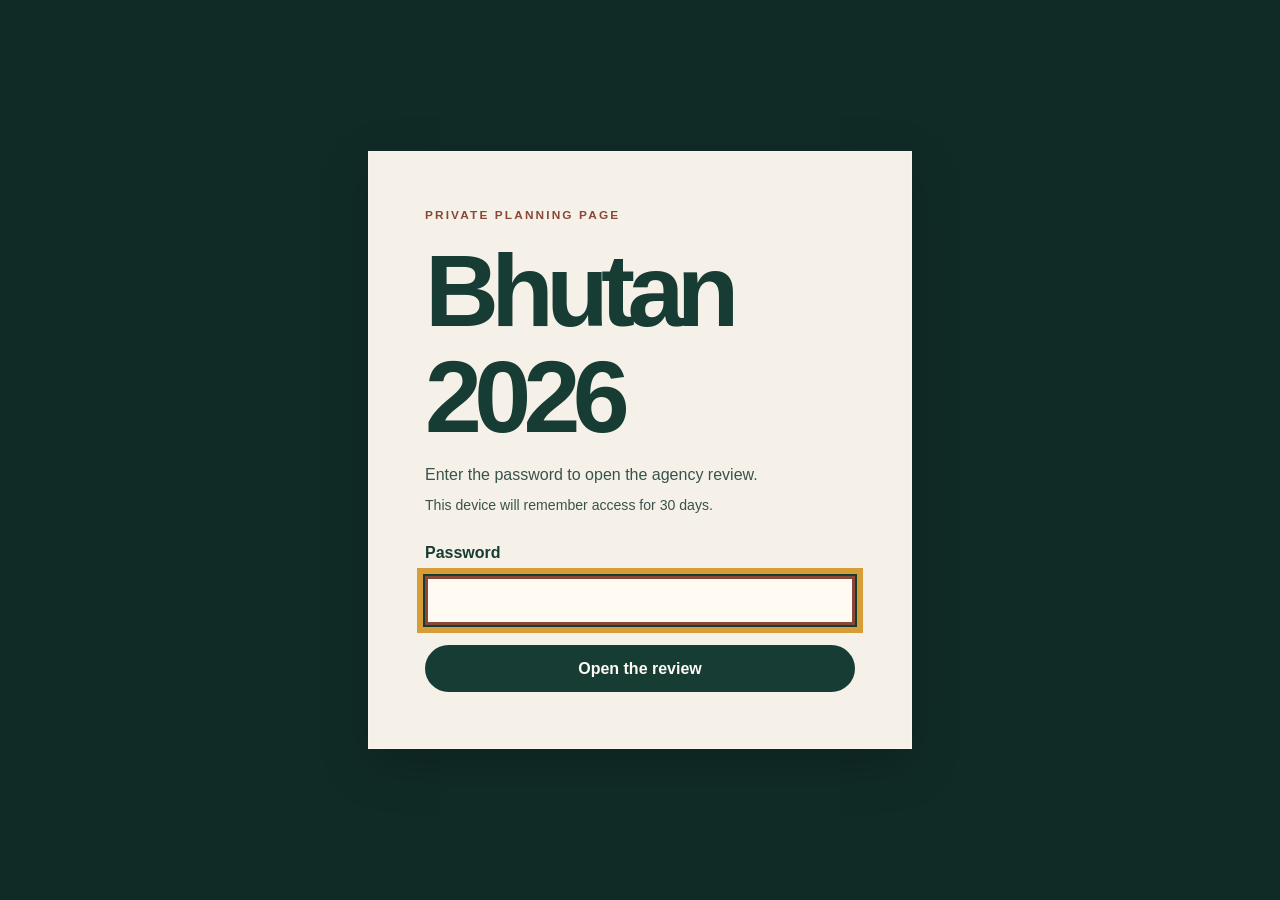
==== agencies.html @ 2736bfab "Clarify Bhutan route pricing and SDF" ====
<!doctype html>
<html lang="en">
  <head>
    <meta charset="UTF-8" />
    <meta name="viewport" content="width=device-width, initial-scale=1" />
    <meta
      name="description"
      content="A careful review of Bhutan tour operators and public travel reviews for a November 2026 festival journey."
    />
    <title>Bhutan 2026 | Agency Reviews</title>
    <link rel="icon" href="assets/favicon.svg" type="image/svg+xml" />
    <link rel="stylesheet" href="styles.css?v=20260819-10" />
    <script defer src="app.js?v=20260819-9"></script>
  </head>
  <body class="agency-page">
    <div class="access-gate" id="access-gate">
      <div class="access-card">
        <p class="eyebrow">Private planning page</p>
        <h1>Bhutan 2026</h1>
        <p>Enter the password to open the agency review.</p>
        <p class="access-note">This device will remember access for 30 days.</p>
        <form id="access-form">
          <label for="access-password">Password</label>
          <input id="access-password" type="password" inputmode="numeric" autocomplete="off" maxlength="6" required />
          <button class="button button-dark" type="submit">Open the review</button>
          <p class="access-message" id="access-message" role="alert" hidden>That password was not quite right. Try again.</p>
        </form>
      </div>
    </div>

    <div id="site-shell" hidden>
      <a class="skip-link" href="#main-content">Skip to the agency review</a>

      <header class="site-header" id="top">
        <div class="container header-inner">
          <a class="wordmark" href="index.html#top" aria-label="Bhutan 2026 home">
            <span class="wordmark-mark">B</span>
            <span>
              <span class="wordmark-title">Bhutan 2026</span>
              <span class="wordmark-subtitle">A birthday journey brief</span>
            </span>
          </a>
          <nav class="primary-nav" aria-label="Journey pages">
            <a href="index.html#routes">Route options</a>
            <a href="flights.html">Flights from KIX</a>
            <a href="agencies.html" aria-current="page">Agency reviews</a>
          </nav>
        </div>
      </header>

      <main id="main-content">
        <section class="agency-hero" aria-labelledby="agency-title">
          <div class="container agency-hero-content">
            <div>
              <p class="eyebrow eyebrow-light">Agency review · checked 19 August 2026</p>
              <h1 id="agency-title">Who might actually make this journey work?</h1>
              <p class="agency-hero-deck">We are not choosing an agency from a leaderboard. We are choosing a Bhutan route first, then looking for an operator who can listen carefully, customise it honestly and keep 26 November from becoming a heroic day in a vehicle.</p>
            </div>
            <div class="agency-hero-note">
              <p class="eyebrow eyebrow-light">What this page is for</p>
              <p>Public reviews can show patterns in communication, guides, flexibility and care. They cannot prove that a particular festival itinerary, birthday meal or homestay is available for our dates. The reply to our brief will still have the final word.</p>
            </div>
          </div>
        </section>

        <section class="section section-paper" aria-labelledby="method-title">
          <div class="container agency-method">
            <div>
              <p class="eyebrow">Read the signal properly</p>
              <h2 id="method-title">Stars are a clue. Details are the useful bit.</h2>
            </div>
            <ol class="agency-method-list">
              <li><strong>Review sentiment</strong><span>How people describe responsiveness, guides, drivers, flexibility and warmth over time.</span></li>
              <li><strong>Official listing</strong><span>Whether the operator appears in Bhutan’s Department of Tourism directory. Registration is not a quality guarantee.</span></li>
              <li><strong>Fit for our brief</strong><span>Whether the operator can answer the real questions: festival timing, a named host, a birthday without a long transfer and a transparent quote.</span></li>
            </ol>
          </div>
        </section>

        <section class="section section-sage agency-reading" id="read-first" aria-labelledby="read-first-title">
          <div class="container">
            <div class="section-heading">
              <div>
                <p class="eyebrow">The four agencies in conversation</p>
                <h2 id="read-first-title">Compare the proposals before the reviews.</h2>
              </div>
              <p class="section-heading-note">These are the four companies that have supplied or discussed a route with us. Public reviews help test their service claims; they do not replace the proposal in front of us.</p>
            </div>
            <ol class="agency-reading-list">
              <li class="agency-priority">
                <div><span class="agency-reading-number">01</span><strong>Excursion to Himalayas</strong></div>
                <p><strong>Focus first · most responsive so far.</strong> It has supplied a dated nine-day plan and clear inclusions. The document names a 26 November “Jambay Lhakhang Drup Festival”; that event label conflicts with the official 2026 calendar, so the exact festival needs clarification before we treat it as secured.</p>
                <a class="text-link" href="#company-1">Compare evidence</a>
              </li>
              <li class="agency-secondary">
                <div><span class="agency-reading-number">02</span><strong>Bhutan Travel Bureau</strong></div>
                <p><strong>Established public track record; current reply still needs work.</strong> Its ten-day outline is customisable, but Day 5 falls after both festival windows when arrival is 23 November.</p>
                <a class="text-link" href="#company-2">Compare evidence</a>
              </li>
              <li class="agency-secondary">
                <div><span class="agency-reading-number">03</span><strong>Go Bhutan Tours</strong></div>
                <p><strong>Keep in view, but no trip to compare yet.</strong> The latest document contains an initial sales reply only, with no route and no quote.</p>
                <a class="text-link" href="#company-3">Compare evidence</a>
              </li>
              <li class="agency-priority">
                <div><span class="agency-reading-number">04</span><strong>Bhutan Mystical Tours &amp; Adventures</strong></div>
                <p><strong>Focus first · most distinctive invitation.</strong> Its dated nine-day proposal protects the festival and birthday, with a family dinner. That is a hosted meal rather than a confirmed homestay, and the price basis needs clarification.</p>
                <a class="text-link" href="#company-4">Compare evidence</a>
              </li>
            </ol>
          </div>
        </section>

        <section class="section section-paper" id="current-agencies" aria-labelledby="current-title">
          <div class="container">
            <div class="section-heading">
              <div>
                <p class="eyebrow">The current four</p>
                <h2 id="current-title">What the public evidence says so far.</h2>
              </div>
              <p class="section-heading-note">The supplied proposals and the independent review footprint are shown separately. A promising itinerary is not the same thing as a proven delivery pattern.</p>
            </div>

            <div class="agency-list">
              <article class="agency-row agency-priority" id="company-1">
                <div class="agency-row-label">
                  <p class="option-label">Focus first · Company #1</p>
                  <h3>Excursion to Himalayas</h3>
                  <p class="agency-signal">Positive, with a useful but mid-sized review footprint</p>
                  <p class="agency-meta">Tripadvisor snapshot: 4.9/5 · 45 reviews<br />Department of Tourism listing: licensed 2008</p>
                </div>
                <div class="agency-row-body">
                  <p><strong>Overall review tone:</strong> warm, patient and practically supportive. Travellers repeatedly value the guides and drivers as people, not merely as efficient logistics. The latest nine-day proposal is the most detailed response so far and keeps 26 November in Bumthang.</p>
                  <div class="agency-evidence"><strong>Current proposal:</strong> 23 November–1 December; Thimphu on the 24th, Bumthang flight on the 25th, a festival and birthday day on the 26th, then Bumthang → Paro by flight and a 4–5 hour road transfer to Punakha on the 27th. The proposal calls 26 November “Jambay Lhakhang Drup Festival”; the official calendar instead lists Jambay Drup in October, Singye Cham on 24 November and Nalakhar on 24–26 November.</div>
                  <details class="agency-details">
                    <summary>Read the useful review and the questions it leaves</summary>
                    <div class="agency-detail-grid">
                      <div>
                        <h4>Worth reading</h4>
                        <p><a class="text-link" href="https://www.tripadvisor.com/Attraction_Review-g293845-d15291795-Reviews-Excursion_to_Himalayas-Thimphu_Thimphu_District.html" target="_blank" rel="noopener noreferrer">A detailed review from an experienced couple in their late sixties</a> describes professionalism, humour, flexibility and care, while still giving them space during cultural visits. That human balance is useful evidence, although it tells us less about a festival-heavy Central Bhutan route.</p>
                      </div>
                      <div>
                        <h4>For our brief</h4>
                        <p>Ask for a revised route that keeps 26 November in one place, names the community or craft host, and explains whether any hands-on activity is genuinely available.</p>
                        <p class="agency-links"><a class="text-link" href="https://services.bhutan.travel/search/tour-operator/excursion-to-himalayas" target="_blank" rel="noopener noreferrer">Official listing</a><a class="text-link" href="https://www.tripadvisor.com/Attraction_Review-g293845-d15291795-Reviews-Excursion_to_Himalayas-Thimphu_Thimphu_District.html" target="_blank" rel="noopener noreferrer">Read reviews</a><a class="text-link" href="https://tourbhutan.travel/" target="_blank" rel="noopener noreferrer">Operator site</a></p>
                      </div>
                    </div>
                  </details>
                </div>
              </article>

              <article class="agency-row agency-secondary" id="company-2">
                <div class="agency-row-label">
                  <p class="option-label">Needs dated revision · Company #2</p>
                  <h3>Bhutan Travel Bureau</h3>
                  <p class="agency-signal">Strongly positive, with the strongest detailed footprint of the current four</p>
                  <p class="agency-meta">Tripadvisor snapshot: 5.0/5 · 149 reviews · Travellers’ Choice 2026<br />Department of Tourism listing: licensed 1991</p>
                </div>
                <div class="agency-row-body">
                  <p><strong>Overall review tone:</strong> consistently organised, attentive and adaptable, with the strongest detailed independent footprint of the four. Reviews cover longer journeys and repeatedly describe calm handling when weather, roads, health or interests change.</p>
                  <div class="agency-evidence"><strong>Useful signal:</strong> it looks capable of handling a complicated Central Bhutan brief; the festival-day alignment and quote still need a clean answer.</div>
                  <details class="agency-details">
                    <summary>Read the useful reviews and the questions they leave</summary>
                    <div class="agency-detail-grid">
                      <div>
                        <h4>Worth reading</h4>
                        <p><a class="text-link" href="https://www.tripadvisor.com/Attraction_Review-g293845-d12362857-Reviews-or10-Bhutan_Travel_Bureau-Thimphu_Thimphu_District.html" target="_blank" rel="noopener noreferrer">An eight-day review is especially candid</a> about landslides, route changes, a rewarding Haa homestay and disappointing toned-down restaurant food. <a class="text-link" href="https://www.tripadvisor.com/Attraction_Review-g293845-d12362857-Reviews-Bhutan_Travel_Bureau-Thimphu_Thimphu_District.html" target="_blank" rel="noopener noreferrer">A longer Central Bhutan review</a> is valuable for its description of daily check-ins, safe driving, birdwatching stops and a guide who listened for interests mentioned only in passing.</p>
                      </div>
                      <div>
                        <h4>For our brief</h4>
                        <p>Ask them to reconcile the proposed festival dates with the actual arrival date, and to show how Bumthang can remain the birthday centre without scattering the stay across too many bases.</p>
                        <p class="agency-links"><a class="text-link" href="https://services.bhutan.travel/search/tour-operator/bhutan-travel-bureau" target="_blank" rel="noopener noreferrer">Official listing</a><a class="text-link" href="https://www.tripadvisor.com/Attraction_Review-g293845-d12362857-Reviews-Bhutan_Travel_Bureau-Thimphu_Thimphu_District.html" target="_blank" rel="noopener noreferrer">Read reviews</a><a class="text-link" href="https://www.btb.com.bt/" target="_blank" rel="noopener noreferrer">Operator site</a></p>
                      </div>
                    </div>
                  </details>
                </div>
              </article>

              <article class="agency-row agency-secondary" id="company-3">
                <div class="agency-row-label">
                  <p class="option-label">Initial reply only · Company #3</p>
                  <h3>Go Bhutan Tours</h3>
                  <p class="agency-signal">Positive, but with a smaller and less current independent footprint</p>
                  <p class="agency-meta">Tripadvisor snapshot: 5.0/5 · 25 reviews<br />Operator site self-reports 4.9/5 from 312 verified reviews</p>
                </div>
                <div class="agency-row-body">
                  <p><strong>Overall review tone:</strong> personal, flexible and warmly hosted. The independent reviews are unusually specific about custom pacing, local food, homestays and guide relationships, but the latest document contains only an initial sales reply.</p>
                  <div class="agency-evidence"><strong>Current status:</strong> no itinerary or quotation has been supplied, so there is not yet a proposal to compare with Companies #1 and #4.</div>
                  <details class="agency-details">
                    <summary>Read the useful reviews and the questions they leave</summary>
                    <div class="agency-detail-grid">
                      <div>
                        <h4>Worth reading</h4>
                        <p><a class="text-link" href="https://www.tripadvisor.com/Attraction_Review-g293845-d17613364-Reviews-Go_Bhutan_Tours-Thimphu_Thimphu_District.html" target="_blank" rel="noopener noreferrer">The detailed review list is worth reading in full</a>: one traveller describes villages, schools, homestays, local cuisine and honest conversations; another values a clear cost breakdown and regular personal check-ins; newer reviews praise flexible planning and caring guides. The dates matter, so give recent reviews more weight.</p>
                      </div>
                      <div>
                        <h4>For our brief</h4>
                        <p>Ask who will contract and invoice the trip, how the current licence can be verified, and whether they can keep the festival and birthday day intact rather than simply offering a generic Central Bhutan package.</p>
                        <p class="agency-links"><a class="text-link" href="https://www.gobhutantours.com/about-us/" target="_blank" rel="noopener noreferrer">Operator profile</a><a class="text-link" href="https://www.gobhutantours.com/contact-us/" target="_blank" rel="noopener noreferrer">Contact and custom trips</a><a class="text-link" href="https://www.tripadvisor.com/Attraction_Review-g293845-d17613364-Reviews-Go_Bhutan_Tours-Thimphu_Thimphu_District.html" target="_blank" rel="noopener noreferrer">Read reviews</a></p>
                      </div>
                    </div>
                  </details>
                </div>
              </article>

              <article class="agency-row agency-priority" id="company-4">
                <div class="agency-row-label">
                  <p class="option-label">Focus first · Company #4</p>
                  <h3>Bhutan Mystical Tours &amp; Adventures</h3>
                  <p class="agency-signal">Interesting proposal, but public independent review evidence is currently thin</p>
                  <p class="agency-meta">Tripadvisor page checked 18 August 2026: no reviews shown<br />Department of Tourism listing: licensed 1999</p>
                </div>
                <div class="agency-row-body">
                  <p><strong>Overall review tone:</strong> not currently measurable from independent reviews. The supplied nine-day proposal is personal, date-specific and takes Bumthang seriously; the family-style birthday dinner is a hosted meal, not evidence of a confirmed overnight homestay.</p>
                  <div class="agency-evidence"><strong>Current proposal:</strong> 23 November–1 December; Bumthang on 24–26 November, followed by Phobjikha, Punakha, Thimphu and Paro. Clarify the USD 159 / USD 137 basis, final total and whether the domestic flight is extra.</div>
                  <details class="agency-details">
                    <summary>Read the evidence gap and the questions it leaves</summary>
                    <div class="agency-detail-grid">
                      <div>
                        <h4>Worth reading</h4>
                        <p><a class="text-link" href="https://www.tripadvisor.com/Attraction_Review-g293845-d21161452-Reviews-Bhutan_Mystical_Tours_Adventures-Thimphu_Thimphu_District.html" target="_blank" rel="noopener noreferrer">The direct Tripadvisor page currently shows no traveller reviews</a>. That absence is the important finding. Read the proposal itself carefully, especially the festival programme, family dinner, overnight arrangement and quote arithmetic.</p>
                      </div>
                      <div>
                        <h4>For our brief</h4>
                        <p>Ask whether the family dinner is a hosted meal or an actual homestay, who the host is, what is included in the quoted amount, and how the two Bumthang festival windows affect the dates.</p>
                        <p class="agency-links"><a class="text-link" href="https://services.bhutan.travel/search/tour-operator/bhutan-mystical-tours-adventures" target="_blank" rel="noopener noreferrer">Official listing</a><a class="text-link" href="https://www.tripadvisor.com/Attraction_Review-g293845-d21161452-Reviews-Bhutan_Mystical_Tours_Adventures-Thimphu_Thimphu_District.html" target="_blank" rel="noopener noreferrer">Review page</a><a class="text-link" href="https://bhutanmystical.com/" target="_blank" rel="noopener noreferrer">Operator site</a></p>
                      </div>
                    </div>
                  </details>
                </div>
              </article>
            </div>
          </div>
        </section>

        <section class="section section-sage" id="wider-search" aria-labelledby="wider-title">
          <div class="container">
            <div class="section-heading">
              <div>
                <p class="eyebrow">A wider search</p>
                <h2 id="wider-title">Are there any other options worth a look?</h2>
              </div>
              <p class="section-heading-note">This is a bounded screen of the Department of Tourism directory plus public review pages. There may be no need to add anyone; this simply checks whether another option deserves a closer look before we decide who to contact.</p>
            </div>

            <div class="agency-list">
              <article class="agency-row agency-alternative">
                <div class="agency-row-label">
                  <p class="option-label">Alternative to consider</p>
                  <h3>Book Bhutan Tour</h3>
                  <p class="agency-signal">Strongest extra candidate for a responsive, warm custom brief</p>
                  <p class="agency-meta">Tripadvisor snapshot: 5.0/5 · 185 reviews · Travellers’ Choice 2026<br />Department of Tourism listing: licensed 2015</p>
                  <p class="agency-site-link"><a class="text-link" href="http://www.bookbhutantour.com/" target="_blank" rel="noopener noreferrer">Visit Book Bhutan Tour’s website</a></p>
                </div>
                <div class="agency-row-body">
                  <p>The detailed public review pattern is close to what we need: quick preparation, varied custom itineraries, capable guides and drivers, practical adjustments and genuine hospitality.</p>
                  <details class="agency-details">
                    <summary>Read the useful review and the fit check</summary>
                    <div class="agency-detail-grid">
                      <div><h4>Worth reading</h4><p>A 2026 culture-and-trek review describes answers within an hour during preparation, a varied programme, safe and capable support, and adjustments made around the traveller’s needs. Other reviews mention local cuisine, village walks and a Haa Valley homestay.</p></div>
                      <div><h4>Fit check</h4><p>Ask whether they can secure a Bumthang festival window, keep 26 November free of a long transfer, and quote for the actual 3–4 traveller group rather than a generic package.</p><p class="agency-links"><a class="text-link" href="https://services.bhutan.travel/search/tour-operator/book-bhutan-tour" target="_blank" rel="noopener noreferrer">Official listing</a><a class="text-link" href="https://www.tripadvisor.com/Attraction_Review-g293845-d12683464-Reviews-Book_Bhutan_Tour-Thimphu_Thimphu_District.html" target="_blank" rel="noopener noreferrer">Read reviews</a><a class="text-link" href="http://www.bookbhutantour.com/" target="_blank" rel="noopener noreferrer">Operator site</a></p></div>
                    </div>
                  </details>
                </div>
              </article>

              <article class="agency-row agency-alternative">
                <div class="agency-row-label">
                  <p class="option-label">Alternative to consider</p>
                  <h3>Bhutan Travel Center</h3>
                  <p class="agency-signal">Strongest extra candidate for a personal Phobjikha and slow-travel angle</p>
                  <p class="agency-meta">Tripadvisor snapshot: 5.0/5 · 405 reviews<br />Department of Tourism listing: licensed 2019</p>
                  <p class="agency-site-link"><a class="text-link" href="http://www.bhutantravelcenter.com/" target="_blank" rel="noopener noreferrer">Visit Bhutan Travel Center’s website</a></p>
                </div>
                <div class="agency-row-body">
                  <p>The public review footprint is large and unusually relevant to our interests: tailored pacing, farm or farmhouse stays, conservation landscapes, monastery time and conversations that are not just another monument stop.</p>
                  <details class="agency-details">
                    <summary>Read the useful reviews and the fit check</summary>
                    <div class="agency-detail-grid">
                      <div><h4>Worth reading</h4><p>A recent review praises an unhurried itinerary with an authentic Phobjikha farmhouse overnight. Another describes a monastery overnight, meditation, rituals and debates, alongside responsive organisation and professional guides.</p></div>
                      <div><h4>Fit check</h4><p>Ask whether they can build the Bumthang festival version as well as the Phobjikha version, and whether a named community or conservation host can be arranged rather than promised in general terms.</p><p class="agency-links"><a class="text-link" href="https://services.bhutan.travel/search/tour-operator/bhutan-travel-center" target="_blank" rel="noopener noreferrer">Official listing</a><a class="text-link" href="https://www.tripadvisor.com/Attraction_Review-g293845-d19845502-Reviews-Bhutan_Travel_Center-Thimphu_Thimphu_District.html" target="_blank" rel="noopener noreferrer">Read reviews</a><a class="text-link" href="http://www.bhutantravelcenter.com/" target="_blank" rel="noopener noreferrer">Operator site</a></p></div>
                    </div>
                  </details>
                </div>
              </article>

              <article class="agency-row agency-alternative">
                <div class="agency-row-label">
                  <p class="option-label">Alternative to consider</p>
                  <h3>Raven Tours and Treks</h3>
                  <p class="agency-signal">Promising if the human, flexible and slow-travel tone matters</p>
                  <p class="agency-meta">Tripadvisor snapshot: 4.9/5 · 700+ reviews · Travellers’ Choice 2026<br />Portal name and review-page identity should be confirmed</p>
                  <p class="agency-site-link"><a class="text-link" href="http://www.raventoursandtreks.com/" target="_blank" rel="noopener noreferrer">Visit Raven Tours and Treks’ website</a></p>
                </div>
                <div class="agency-row-body">
                  <p>A large review footprint contains unusually specific birthday and dietary-care details, with flexible guides, attentive drivers, village time and hosts who seem to have made the journey feel personal.</p>
                  <details class="agency-details">
                    <summary>Read the useful review and the fit check</summary>
                    <div class="agency-detail-grid">
                      <div><h4>Worth reading</h4><p>A birthday traveller describes a shortened custom itinerary, separate arrival arrangements, dietary needs handled carefully, flexible guide and driver support, and time with hosts at an eco-lodge and in village life.</p></div>
                      <div><h4>Fit check</h4><p>The Department of Tourism directory uses “Raven Tours and Treks”, while the review page uses “Raven Tours, Bhutan”. Confirm the contracting identity, then ask specifically for the festival route and the birthday day.</p><p class="agency-links"><a class="text-link" href="https://services.bhutan.travel/search/tour-operator/raven-tours-and-treks" target="_blank" rel="noopener noreferrer">Official listing</a><a class="text-link" href="https://www.tripadvisor.com/Attraction_Review-g293845-d9874532-Reviews-Raven_Tours_Bhutan-Thimphu_Thimphu_District.html" target="_blank" rel="noopener noreferrer">Read reviews</a><a class="text-link" href="http://www.raventoursandtreks.com/" target="_blank" rel="noopener noreferrer">Operator site</a></p></div>
                    </div>
                  </details>
                </div>
              </article>

              <article class="agency-row agency-alternative">
                <div class="agency-row-label">
                  <p class="option-label">Alternative to consider</p>
                  <h3>MyBhutan</h3>
                  <p class="agency-signal">Strong fit for personal, conservation-minded planning; likely a higher-budget conversation</p>
                  <p class="agency-meta">Tripadvisor snapshot: 5.0/5 · 151 reviews · Travellers’ Choice 2025<br />Department of Tourism listing: licensed 2019</p>
                  <p class="agency-site-link"><a class="text-link" href="http://www.mybhutantravel.bt/" target="_blank" rel="noopener noreferrer">Visit MyBhutan’s website</a></p>
                </div>
                <div class="agency-row-body">
                  <p>Its public positioning and reviews fit the sustainability, wellbeing and local-connection brief well. The likely trade-off is style and price: the operator presents itself as a responsible-luxury travel designer, not a budget comparison point.</p>
                  <details class="agency-details">
                    <summary>Read the useful reviews and the fit check</summary>
                    <div class="agency-detail-grid">
                      <div><h4>Worth reading</h4><p>A 10-day review describes Gangtey, the crane centre, villages, farmhouses, hikes and an enthusiastic local team. Another praises an initial video call, a first itinerary draft within a day and practical support when a traveller became ill.</p></div>
                      <div><h4>Fit check</h4><p>Ask for the festival route at the actual group size, and request a clear distinction between a hosted conversation, a farmhouse meal, an overnight homestay and a hotel upgrade.</p><p class="agency-links"><a class="text-link" href="https://services.bhutan.travel/search/tour-operator/mybhutan" target="_blank" rel="noopener noreferrer">Official listing</a><a class="text-link" href="https://www.tripadvisor.com/Attraction_Review-g293845-d20348638-Reviews-MyBhutan-Thimphu_Thimphu_District.html" target="_blank" rel="noopener noreferrer">Read reviews</a><a class="text-link" href="http://www.mybhutantravel.bt/" target="_blank" rel="noopener noreferrer">Operator site</a></p></div>
                    </div>
                  </details>
                </div>
              </article>

              <article class="agency-row agency-alternative">
                <div class="agency-row-label">
                  <p class="option-label">Worth a second screen</p>
                  <h3>Bhutan Acorn Tours &amp; Travel</h3>
                  <p class="agency-signal">A credible Bumthang and culture-and-trek candidate</p>
                  <p class="agency-meta">Tripadvisor snapshot: 5.0/5 · 161 reviews<br />Department of Tourism listing: licensed 2016</p>
                  <p class="agency-site-link"><a class="text-link" href="https://www.bhutan-acorn.com/" target="_blank" rel="noopener noreferrer">Visit Bhutan Acorn’s website</a></p>
                </div>
                <div class="agency-row-body">
                  <p>Its public material includes customised culture and trekking journeys, with a Bumthang Valley product that makes it worth asking about festival logistics. The first screen found fewer detailed review passages than the four candidates above.</p>
                  <details class="agency-details">
                    <summary>Read the evidence and the fit check</summary>
                    <div class="agency-detail-grid">
                      <div><h4>Worth reading</h4><p>The review page shows a strong overall signal and a licensed inbound operator profile. The useful next step is to inspect the longer culture-and-trek reviews for the same questions: response quality, guide continuity, local hosts and how changes are handled.</p></div>
                      <div><h4>Fit check</h4><p>Ask for a festival-led route that keeps 26 November in Bumthang, with a transparent quote and a clear road-versus-flight fallback.</p><p class="agency-links"><a class="text-link" href="https://services.bhutan.travel/search/tour-operator/bhutan-acorn-tours-travel" target="_blank" rel="noopener noreferrer">Official listing</a><a class="text-link" href="https://www.tripadvisor.com/Attraction_Review-g293845-d13969769-Reviews-Bhutan_Acorn_Tours_Travel-Thimphu_Thimphu_District.html" target="_blank" rel="noopener noreferrer">Read reviews</a></p></div>
                    </div>
                  </details>
                </div>
              </article>

              <article class="agency-row agency-alternative">
                <div class="agency-row-label">
                  <p class="option-label">Established benchmark</p>
                  <h3>Druk Asia</h3>
                  <p class="agency-signal">Useful specialist comparison, especially for birthday and festival handling</p>
                  <p class="agency-meta">Tripadvisor snapshot: 4.9/5 · 130+ reviews in the current public snapshot<br />Public profile presents it as a Bhutan travel specialist</p>
                  <p class="agency-site-link"><a class="text-link" href="https://www.drukasia.com/" target="_blank" rel="noopener noreferrer">Visit Druk Asia’s website</a></p>
                </div>
                <div class="agency-row-body">
                  <p>This is a useful comparison point rather than an automatic recommendation. Long reviews describe birthday groups, tailored budgets, dietary needs, flight and permit coordination, flexible guides and compassionate handling when plans or health changed.</p>
                  <details class="agency-details">
                    <summary>Read the useful reviews and the fit check</summary>
                    <div class="agency-detail-grid">
                      <div><h4>Worth reading</h4><p>A birthday-group review describes one point of contact, tailored planning and dietary details handled across a larger party. Another review describes a festival trip that was not rushed and a guide and driver who made it feel personal.</p></div>
                      <div><h4>Fit check</h4><p>Clarify whether the contracting arrangement and pricing model suit a small private group, and ask for the same Bumthang-first brief sent to the local operators.</p><p class="agency-links"><a class="text-link" href="https://www.tripadvisor.com/Attraction_Review-g293845-d17313780-Reviews-Druk_Asia_Bhutan_Travel_Specialist-Thimphu_Thimphu_District.html" target="_blank" rel="noopener noreferrer">Read reviews</a><a class="text-link" href="https://www.drukasia.com/" target="_blank" rel="noopener noreferrer">Operator site</a></p></div>
                    </div>
                  </details>
                </div>
              </article>
            </div>

            <div class="agency-screened-note">
              <p><strong>Also screened:</strong> Wind Horse Tours, Treks &amp; Expeditions is an established name in the official directory and worth a direct comparison if we want another long-running specialist. It did not produce as clear a detailed public-review signal in this first pass, so it remains a follow-up rather than a headline candidate.</p>
              <p class="agency-links"><a class="text-link" href="https://www.windhorsetours.com/home/" target="_blank" rel="noopener noreferrer">Visit Wind Horse’s website</a><a class="text-link" href="https://services.bhutan.travel/search/tour-operator/wind-horse-tours-treks-expeditions" target="_blank" rel="noopener noreferrer">Wind Horse official listing</a></p>
            </div>
          </div>
        </section>

        <section class="section section-ink" id="compare-replies" aria-labelledby="compare-replies-title">
          <div class="container agency-compare">
            <div>
              <p class="eyebrow eyebrow-light">When the replies arrive</p>
              <h2 id="compare-replies-title">The next evidence is how they answer.</h2>
              <p>Send the same one-page Bumthang brief to the agencies we still like. The useful comparison is not who says “custom”; it is who can show the shape of the days without quietly moving the birthday into a transfer.</p>
            </div>
            <ol>
              <li><strong>Festival logic</strong><span>Which festival window, which dates and what is actually confirmed?</span></li>
              <li><strong>Birthday day</strong><span>Where do we sleep on 26 November, and how much road travel happens that day?</span></li>
              <li><strong>Human detail</strong><span>Who is the named guide, host, artisan, farm or family we would meet?</span></li>
              <li><strong>Quote clarity</strong><span>What is included, what is SDF or visa, what changes between three and four travellers, and what is the fallback if a flight changes?</span></li>
            </ol>
          </div>
        </section>

        <section class="section section-paper" id="agency-sources" aria-labelledby="agency-sources-title">
          <div class="container agency-sources">
            <div>
              <p class="eyebrow">Sources and limits</p>
              <h2 id="agency-sources-title">A small evidence trail, kept readable.</h2>
              <p>Review counts and sentiment are public snapshots, not audited service measurements. Review pages can also mix different seasons, routes and traveller expectations. The Department of Tourism directory helps establish registration; it does not tell us whether an operator will answer our particular brief well.</p>
            </div>
            <div class="source-list">
              <a href="https://services.bhutan.travel/search/tour-operator" target="_blank" rel="noopener noreferrer"><strong>Bhutan Tourism Services Portal · tour-operator directory</strong><span>Official registration search used for the wider screen.</span></a>
              <a href="https://www.tripadvisor.com/" target="_blank" rel="noopener noreferrer"><strong>Tripadvisor · public review pages</strong><span>Review snapshots and long-review leads checked 18 August 2026.</span></a>
              <a href="https://bhutan.travel/visa" target="_blank" rel="noopener noreferrer"><strong>Bhutan Travel · official visa information</strong><span>Useful when a new quotation separates visa and SDF from the tour component.</span></a>
              <a href="https://bhutan.travel/festivals" target="_blank" rel="noopener noreferrer"><strong>Bhutan Travel · festivals</strong><span>Festival timing still needs reconfirmation with the operator and the official 2026 calendar.</span></a>
            </div>
            <p class="source-date">Research screen last checked: 19 August 2026. “Worth adding” means worth one careful enquiry for this brief, not objectively better.</p>
          </div>
        </section>
      </main>

      <footer class="site-footer">
        <div class="container footer-inner">
          <a class="wordmark wordmark-footer" href="index.html#top" aria-label="Return to the Bhutan 2026 home page">
            <span class="wordmark-mark">B</span>
            <span>
              <span class="wordmark-title">Bhutan 2026</span>
              <span class="wordmark-subtitle">A birthday journey brief</span>
            </span>
          </a>
          <p>Choose the journey first. Then let the operators show us what they can actually make work.</p>
        </div>
      </footer>
    </div>
  </body>
</html>
---- styles.css ----
:root {
  --ink: #172b26;
  --ink-soft: #38534a;
  --forest: #173c34;
  --forest-deep: #102b26;
  --sage: #dbe6d9;
  --sage-deep: #c3d4c2;
  --paper: #f6f1e8;
  --paper-deep: #ebe1d1;
  --terracotta: #d9b2a0;
  --terracotta-deep: #884737;
  --saffron: #d69d39;
  --white: #fffaf2;
  --muted: #617068;
  --line: rgba(23, 43, 38, 0.18);
  --line-light: rgba(255, 250, 242, 0.24);
  --place-paro: #6d4c72;
  --place-paro-bg: #eee3ef;
  --place-thimphu: #2d6a5c;
  --place-thimphu-bg: #e0eee9;
  --place-bumthang: #8b493a;
  --place-bumthang-bg: #f2ddd3;
  --place-punakha: #8f5b12;
  --place-punakha-bg: #f3e6c5;
  --place-phobjikha: #356c79;
  --place-phobjikha-bg: #dcebee;
  --font-sans: Arial, "Noto Sans TC", "Microsoft JhengHei", "Yu Gothic UI", Meiryo, sans-serif;
  --content-width: 1240px;
  --gutter: clamp(1rem, 4vw, 3rem);
}

* { box-sizing: border-box; }

html {
  scroll-behavior: smooth;
  background: var(--paper);
}

body {
  min-width: 0;
  margin: 0;
  background: var(--paper);
  color: var(--ink);
  font-family: var(--font-sans);
  font-size: 1rem;
  line-height: 1.55;
  overflow-wrap: anywhere;
}

img { display: block; max-width: 100%; height: auto; }

a { color: inherit; }

button,
textarea { font: inherit; }

button,
a { -webkit-tap-highlight-color: transparent; }

button { cursor: pointer; }

:focus-visible {
  outline: 4px solid var(--saffron);
  outline-offset: 4px;
}

.container {
  width: min(var(--content-width), calc(100% - (var(--gutter) * 2)));
  margin-inline: auto;
}

.place-name {
  color: var(--place-color, var(--ink));
  font-weight: 800;
  text-decoration-color: currentColor;
  text-decoration-line: underline;
  text-decoration-thickness: 0.12em;
  text-underline-offset: 0.12em;
}
.place-paro { --place-color: var(--place-paro); --place-bg: var(--place-paro-bg); }
.place-thimphu { --place-color: var(--place-thimphu); --place-bg: var(--place-thimphu-bg); }
.place-bumthang { --place-color: var(--place-bumthang); --place-bg: var(--place-bumthang-bg); }
.place-punakha { --place-color: var(--place-punakha); --place-bg: var(--place-punakha-bg); }
.place-phobjikha { --place-color: var(--place-phobjikha); --place-bg: var(--place-phobjikha-bg); }

.place-key {
  display: flex;
  flex-wrap: wrap;
  align-items: center;
  gap: 0.55rem 0.8rem;
  margin-block: 1.25rem 2rem;
  padding-top: 1rem;
  border-top: 1px solid var(--line);
}
.place-key-title {
  flex: 1 0 100%;
  color: var(--terracotta-deep);
  font-size: 0.73rem;
  font-weight: 900;
  letter-spacing: 0.12em;
  text-transform: uppercase;
}
.place-key-item { display: inline-flex; align-items: center; color: var(--ink-soft); font-size: 0.8rem; }
.place-key-item .place-name { display: inline-block; padding: 0.14em 0.42em; border: 1px solid currentColor; background: var(--place-bg); text-decoration: none; }

[hidden] { display: none !important; }

.access-gate {
  position: fixed;
  z-index: 100;
  inset: 0;
  display: grid;
  place-items: center;
  overflow-y: auto;
  padding: clamp(1.25rem, 5vw, 3rem);
  background: var(--forest-deep);
}

.access-card {
  width: min(34rem, calc(100vw - clamp(2.5rem, 10vw, 6rem)));
  min-width: 0;
  max-width: 100%;
  padding: clamp(1.5rem, 5vw, 3.5rem);
  border: 1px solid var(--line-light);
  background: var(--paper);
  box-shadow: 0 1rem 3rem rgba(0, 0, 0, 0.18);
}

.access-card h1 { margin-bottom: 0.75rem; color: var(--forest); }
.access-card > p:not(.eyebrow) { margin-bottom: 1.5rem; color: var(--ink-soft); }
.access-card .access-note { margin-top: -1rem; font-size: 0.88rem; }
.access-card form { display: grid; gap: 0.6rem; }
.access-card label { color: var(--forest); font-weight: 900; }
.access-card input { width: 100%; min-height: 3.1rem; padding: 0.7rem 0.85rem; border: 1px solid var(--line); background: var(--white); color: var(--ink); }
.access-card input:hover { border-color: var(--terracotta-deep); }
.access-card input:focus-visible { border-color: var(--terracotta-deep); box-shadow: inset 0 0 0 2px var(--terracotta-deep), 0 0 0 2px var(--forest), 0 0 0 7px var(--saffron); }
.access-card .button { width: 100%; margin-top: 0.65rem; }
.access-message { margin: 0.4rem 0 0; color: var(--terracotta-deep); font-weight: 800; }

.skip-link {
  position: fixed;
  z-index: 20;
  top: 0;
  left: 1rem;
  padding: 0.6rem 0.9rem;
  background: var(--saffron);
  color: var(--ink);
  transform: translateY(-140%);
}

.skip-link:focus { transform: translateY(1rem); }

.site-header {
  position: sticky;
  z-index: 10;
  top: 0;
  border-bottom: 1px solid var(--line);
  background: rgba(246, 241, 232, 0.96);
  backdrop-filter: blur(12px);
}

.header-inner,
.footer-inner {
  display: flex;
  align-items: center;
  justify-content: space-between;
  gap: 2rem;
  padding-block: 0.8rem;
}

.wordmark {
  display: inline-flex;
  align-items: center;
  gap: 0.7rem;
  color: var(--forest);
  text-decoration: none;
}

.wordmark-mark {
  display: grid;
  width: 2.15rem;
  height: 2.15rem;
  place-items: center;
  border: 1px solid currentColor;
  border-radius: 50%;
  font-weight: 900;
  font-size: 1.25rem;
}

.wordmark-title,
.wordmark-subtitle { display: block; }

.wordmark:hover .wordmark-mark,
.wordmark:focus-visible .wordmark-mark {
  border-width: 3px;
  background: var(--sage);
  box-shadow: 0 0 0 3px rgba(136, 71, 55, 0.2);
}

.wordmark-title {
  font-size: 0.95rem;
  font-weight: 900;
  letter-spacing: 0.14em;
  text-transform: uppercase;
}

.wordmark-subtitle { color: var(--muted); font-size: 0.72rem; }

.primary-nav {
  display: flex;
  flex-wrap: wrap;
  justify-content: flex-end;
  gap: 0.35rem 1.4rem;
}

.primary-nav a,
.text-link {
  color: var(--forest);
  font-weight: 800;
  text-decoration-thickness: 0.1em;
  text-underline-offset: 0.2em;
}

.primary-nav a {
  padding: 0.35rem 0.55rem;
  border: 2px solid transparent;
  font-size: 0.86rem;
  text-decoration: none;
}

.primary-nav a:hover,
.primary-nav a:focus-visible {
  border-color: var(--terracotta-deep);
  background: var(--sage);
  box-shadow: inset 0 -4px var(--terracotta-deep);
  color: var(--terracotta-deep);
}

.primary-nav a[aria-current="page"] {
  border-color: var(--forest);
  background: var(--forest);
  color: var(--white);
}

.primary-nav a[aria-current="page"]:hover,
.primary-nav a[aria-current="page"]:focus-visible {
  border-color: var(--terracotta-deep);
  background: var(--forest);
  box-shadow: inset 0 -4px var(--saffron);
  color: var(--white);
}

.text-link:hover,
.text-link:focus-visible,
.route-image figcaption a:hover,
.route-image figcaption a:focus-visible,
.photo-credit a:hover,
.photo-credit a:focus-visible,
.birthday-image figcaption a:hover,
.birthday-image figcaption a:focus-visible {
  color: var(--terracotta-deep);
  text-decoration-thickness: 0.25em;
}

.hero {
  position: relative;
  isolation: isolate;
  overflow: hidden;
  background: var(--forest-deep);
  color: var(--white);
}

.hero-image-wrap {
  position: absolute;
  z-index: -1;
  inset: 0;
}

.hero-image {
  width: 100%;
  height: 100%;
  min-height: 38rem;
  object-fit: cover;
  object-position: center;
}

.hero-shade {
  position: absolute;
  inset: 0;
  background: linear-gradient(90deg, rgba(16, 43, 38, 0.9), rgba(16, 43, 38, 0.42) 58%, rgba(16, 43, 38, 0.22));
}

.hero-content {
  display: grid;
  grid-template-columns: minmax(20rem, 1.1fr) minmax(20rem, 0.7fr);
  align-items: end;
  gap: clamp(2rem, 8vw, 8rem);
  min-height: 38rem;
  padding-block: clamp(5rem, 11vw, 9rem) clamp(3rem, 6vw, 5rem);
}

.hero-copy { max-width: 44rem; }

.eyebrow {
  margin: 0 0 0.9rem;
  color: var(--terracotta-deep);
  font-size: 0.74rem;
  font-weight: 900;
  letter-spacing: 0.18em;
  line-height: 1.25;
  text-transform: uppercase;
}

.eyebrow-light { color: #f0c875; }

h1,
h2,
h3,
h4,
p { margin-top: 0; }

h1,
h2,
h3,
h4 { color: var(--ink); line-height: 1.04; }

h1 {
  max-width: 10ch;
  margin-bottom: 1.5rem;
  color: var(--white);
  font-size: clamp(3.6rem, 8vw, 8.5rem);
  letter-spacing: -0.075em;
}

h2 {
  max-width: 15ch;
  margin-bottom: 0;
  font-size: clamp(2.7rem, 5.2vw, 5.6rem);
  letter-spacing: -0.065em;
}

h3 { margin-bottom: 0.7rem; font-size: clamp(1.45rem, 2.5vw, 2.2rem); letter-spacing: -0.035em; }
h4 { margin-bottom: 0.65rem; font-size: 0.76rem; letter-spacing: 0.13em; text-transform: uppercase; }

.hero-deck {
  max-width: 37rem;
  margin-bottom: 2rem;
  color: rgba(255, 250, 242, 0.9);
  font-size: clamp(1.1rem, 1.8vw, 1.45rem);
}

.hero-facts {
  display: grid;
  gap: 1rem;
  margin: 0;
  padding: 1.2rem 0 0;
  border-top: 1px solid var(--line-light);
}

.hero-facts div { padding-bottom: 1rem; border-bottom: 1px solid var(--line-light); }
.hero-facts dt { margin-bottom: 0.25rem; color: #f0c875; font-size: 0.74rem; font-weight: 900; letter-spacing: 0.14em; text-transform: uppercase; }
.hero-facts dd { margin: 0; color: var(--white); font-size: 1.08rem; }

.photo-credit {
  position: absolute;
  right: 1rem;
  bottom: 0.7rem;
  margin: 0;
  color: rgba(255, 250, 242, 0.84);
  font-size: 0.7rem;
}

.photo-credit a { text-underline-offset: 0.2em; }

.button {
  display: inline-flex;
  min-height: 2.9rem;
  align-items: center;
  justify-content: center;
  padding: 0.75rem 1.2rem;
  border: 1px solid transparent;
  border-radius: 999px;
  font-weight: 900;
  line-height: 1.1;
  text-align: center;
  text-decoration: none;
  transition: background-color 160ms ease, color 160ms ease, border-color 160ms ease;
}

.button:hover {
  border-color: var(--terracotta-deep);
  box-shadow: 0 0 0 3px rgba(136, 71, 55, 0.2);
  transform: translateY(-1px);
}

.button:focus-visible {
  border-color: var(--saffron);
  box-shadow: 0 0 0 2px var(--forest), 0 0 0 7px var(--saffron);
}

.button-dark { background: var(--forest); color: var(--white); }
.button-dark:hover,
.button-dark:focus-visible { background: var(--forest-deep); }
.button-light { background: var(--white); color: var(--forest); }
.button-light:hover,
.button-light:focus-visible { background: #f0c875; }
.button-outline-dark { border-color: var(--forest); background: transparent; color: var(--forest); }
.button-outline-dark:hover,
.button-outline-dark:focus-visible { background: var(--forest); color: var(--white); }

.text-button {
  padding: 0.2rem 0;
  border: 0;
  background: transparent;
  color: var(--forest);
  font-weight: 800;
  text-decoration: underline;
  text-underline-offset: 0.2em;
}

.text-button:hover,
.text-button:focus-visible {
  color: var(--terracotta-deep);
  text-decoration-thickness: 0.25em;
}

.section { padding-block: clamp(4.5rem, 9vw, 8.5rem); }
.section-paper { background: var(--paper); }
.section-sage { background: var(--sage); }
.section-ink { background: var(--forest); color: var(--white); }
.section-ink h2,
.section-ink h3,
.section-ink h4 { color: var(--white); }
.section-heading {
  display: grid;
  grid-template-columns: minmax(20rem, 1.25fr) minmax(20rem, 0.75fr);
  align-items: end;
  gap: 2rem 5rem;
  margin-bottom: clamp(2.5rem, 5vw, 4.5rem);
}

.section-heading-note { max-width: 42ch; margin: 0; color: var(--ink-soft); font-size: 1.1rem; }
.section-heading-light .section-heading-note { color: rgba(255, 250, 242, 0.78); }

.brief-layout,
.sources-layout {
  display: grid;
  grid-template-columns: minmax(20rem, 0.9fr) minmax(20rem, 1.1fr);
  gap: clamp(2rem, 8vw, 8rem);
}

.brief-list { border-top: 1px solid var(--line); }
.brief-list > div { display: grid; grid-template-columns: minmax(10rem, 0.45fr) minmax(20rem, 1fr); gap: 1.5rem; padding-block: 1.25rem; border-bottom: 1px solid var(--line); }
.brief-list strong { color: var(--terracotta-deep); font-size: 1.15rem; }
.brief-list p { margin: 0; color: var(--ink-soft); }

.day-comparison { margin-bottom: clamp(2rem, 4vw, 3.5rem); }
.day-comparison-table { width: 100%; border-collapse: collapse; table-layout: fixed; background: var(--white); }
.day-comparison-table caption { margin-bottom: 0.75rem; color: var(--ink-soft); font-size: 0.82rem; text-align: left; }
.day-comparison-table th,
.day-comparison-table td { padding: 1.1rem; border-top: 1px solid var(--line); text-align: left; vertical-align: top; }
.day-comparison-table thead th { color: var(--muted); font-size: 0.68rem; font-weight: 900; letter-spacing: 0.12em; text-transform: uppercase; }
.day-comparison-table thead th:first-child { width: 23%; }
.day-comparison-table thead th:nth-child(2) { width: 17%; }
.day-comparison-table tbody th strong,
.day-comparison-table tbody th small { display: block; }
.day-comparison-table tbody th strong { margin-top: 0.35rem; color: var(--ink); font-size: 1rem; }
.day-comparison-table tbody th small { margin-top: 0.15rem; color: var(--terracotta-deep); font-size: 0.78rem; font-weight: 800; }
.day-total { display: block; margin-bottom: 0.35rem; color: var(--terracotta-deep); font-size: 1.25rem; }
.day-comparison-table td > span { display: block; color: var(--ink-soft); font-size: 0.82rem; line-height: 1.4; }
.day-track { display: grid; min-width: 0; min-height: 4.2rem; gap: 1px; border: 1px solid var(--line); background: var(--line); }
.day-track-row { display: grid; grid-template-columns: repeat(var(--day-total), minmax(0, 1fr)); min-width: 0; min-height: 5.2rem; gap: 1px; background: var(--line); }
.day-segment { display: flex; grid-column: span var(--day-span); min-width: 0; flex-direction: column; justify-content: center; gap: 0.2rem; padding: 0.65rem 0.75rem; border-right: 1px solid rgba(16, 43, 38, 0.16); color: var(--ink); overflow-wrap: anywhere; word-break: normal; }
.day-segment:last-child { border-right: 0; }
.day-segment strong { font-size: 0.8rem; line-height: 1.15; }
.day-segment-meta { display: grid; gap: 0.08rem; }
.day-segment-meta span { color: var(--ink-soft); font-size: 0.72rem; font-weight: 800; line-height: 1.2; }
.day-segment-meta small { color: var(--terracotta-deep); font-size: 0.61rem; font-weight: 900; letter-spacing: 0.03em; line-height: 1.2; }
.day-segment-arrival { background: #e8eee4; }
.day-segment-anchor { background: #f1cb72; }
.day-segment-west { background: #e8d2c4; }
.day-segment-departure { background: #d8e2dd; }

.route-comparison,
.route-price-table,
.hotel-comparison { max-width: 100%; margin-bottom: clamp(2rem, 4vw, 3.5rem); }

.comparison-table {
  width: 100%;
  max-width: 100%;
  border-collapse: collapse;
  table-layout: fixed;
  background: var(--white);
}

.comparison-table caption {
  margin-bottom: 0.8rem;
  color: var(--ink-soft);
  font-size: 0.82rem;
  text-align: left;
}

.comparison-table th,
.comparison-table td {
  padding: 1.05rem;
  border-top: 1px solid var(--line);
  text-align: left;
  vertical-align: top;
  overflow-wrap: anywhere;
}

.comparison-table thead th {
  color: var(--muted);
  font-size: 0.68rem;
  font-weight: 900;
  letter-spacing: 0.12em;
  text-transform: uppercase;
}

.comparison-table thead th:first-child { width: 16%; }
.comparison-table thead th:not(:first-child) { width: 42%; }
.comparison-table thead th strong { display: block; margin-top: 0.35rem; color: var(--ink); font-size: 0.92rem; letter-spacing: normal; text-transform: none; }
.comparison-table tbody th { color: var(--forest); font-size: 0.84rem; }
.comparison-table td strong { color: var(--ink); }
.comparison-table td > span { display: block; margin-top: 0.45rem; color: var(--ink-soft); font-size: 0.82rem; line-height: 1.4; }
.comparison-table td > small { display: block; margin-top: 0.45rem; color: var(--muted); line-height: 1.4; }
.comparison-table td > span.place-name { display: inline; margin-top: 0; color: var(--place-color); font-size: inherit; line-height: inherit; }
.proposal-price-table .price-total-row th,
.proposal-price-table .price-total-row td { background: rgba(240, 200, 117, 0.16); }
.proposal-price-table .price-total-row td strong { color: var(--terracotta-deep); font-size: 1rem; }
.proposal-price-table .price-clarity-row th,
.proposal-price-table .price-clarity-row td { background: rgba(138, 75, 57, 0.07); }

.hotel-comparison-heading { max-width: 70ch; margin: 1rem 0 1rem; }
.hotel-comparison-heading h3 { margin-bottom: 0.5rem; }
.hotel-comparison-heading p:last-child { margin-bottom: 0; color: var(--ink-soft); }
.hotel-comparison-table thead th:first-child { width: 12%; }
.hotel-comparison-table thead th:not(:first-child) { width: 44%; }
.hotel-comparison-table tbody th strong,
.hotel-comparison-table tbody th small { display: block; }
.hotel-comparison-table tbody th small { margin-top: 0.2rem; color: var(--terracotta-deep); font-size: 0.78rem; font-weight: 800; }
.hotel-name strong,
.hotel-name small { display: block; }
.hotel-name small { margin-top: 0.2rem; color: var(--terracotta-deep); font-size: 0.72rem; font-weight: 800; letter-spacing: 0.04em; text-transform: uppercase; }
.hotel-name small .place-name { color: var(--place-color); }
.hotel-links { display: flex; flex-wrap: wrap; gap: 0.45rem 0.8rem; margin-top: 0.65rem; }
.hotel-links a { color: var(--terracotta-deep); font-size: 0.76rem; font-weight: 900; text-underline-offset: 0.16em; }
.hotel-links a:hover,
.hotel-links a:focus-visible { background: var(--terracotta-deep); color: var(--white); box-shadow: 0 0.18rem 0 var(--terracotta-deep); }
.hotel-overnight { display: block; margin-top: 0.4rem; color: var(--terracotta-deep); font-size: 0.8rem; font-weight: 800; }
.hotel-note,
.hotel-travel { display: block; margin-top: 0.55rem; color: var(--muted); font-size: 0.76rem; line-height: 1.4; }
.hotel-none { color: var(--muted); font-style: italic; }

.route-operator-line { display: grid; min-width: 0; gap: 0.2rem; margin-top: 0.8rem; color: var(--forest); font-size: 0.85rem; }
.route-operator-line span { color: var(--muted); font-size: 0.76rem; }
.route-meta-compact { margin-block: 1.25rem; }
.route-day-list { margin: 1rem 0 0; padding-left: 1.3rem; }
.route-day-list li { margin-bottom: 0.75rem; padding-left: 0.2rem; }
.route-day-list li > strong { display: block; }
.route-day-date,
.route-day-plan { display: inline; }
.route-day-list li > span { display: block; color: var(--ink-soft); font-size: 0.82rem; }

.route-grid {
  display: grid;
  grid-template-columns: repeat(2, minmax(20rem, 1fr));
  align-items: stretch;
  gap: 1.2rem;
}

.route-card {
  display: flex;
  min-width: 0;
  flex-direction: column;
  border: 1px solid var(--line);
  background: var(--white);
}

.route-card:hover {
  border-color: var(--terracotta-deep);
  box-shadow: inset 0 0 0 2px rgba(136, 71, 55, 0.55);
}

.route-card.is-selected {
  border-color: var(--terracotta-deep);
  box-shadow: inset 0 0 0 3px var(--terracotta-deep), 0 0 0 3px rgba(136, 71, 55, 0.13);
}

.route-image,
.birthday-image {
  margin: 0;
  background: var(--paper-deep);
}

.route-image img { width: 100%; aspect-ratio: 1.45; object-fit: cover; }
.route-image figcaption,
.birthday-image figcaption { padding: 0.45rem 0.8rem; color: #4d5d56; font-size: 0.67rem; line-height: 1.3; }
.route-image figcaption a,
.birthday-image figcaption a { text-underline-offset: 0.15em; }

.route-card-body { display: flex; min-width: 0; flex: 1; flex-direction: column; padding: clamp(1.1rem, 2.5vw, 1.7rem); }
.route-card-heading { display: flex; min-width: 0; align-items: flex-start; justify-content: space-between; gap: 0.7rem; }
.route-card-heading > * { min-width: 0; }
.option-label { color: var(--terracotta-deep); font-size: 0.74rem; font-weight: 900; letter-spacing: 0.17em; text-transform: uppercase; }
.route-birthday-label { color: var(--muted); font-size: 0.74rem; font-weight: 800; text-align: right; }
.route-card h3 { min-height: 2.1em; margin-top: 0.9rem; margin-bottom: 0.35rem; }
.route-subtitle { min-height: 4.1rem; margin-bottom: 0; color: var(--terracotta-deep); font-weight: 900; }
.route-anchor-note { min-height: 4.3rem; margin: 1.2rem 0 0; padding-top: 1.1rem; border-top: 1px solid var(--line); color: var(--ink-soft); }
.route-anchor-note strong { color: var(--terracotta-deep); }
.route-duration-card { margin-top: 1.1rem; padding: 1rem; border: 1px solid var(--line); background: var(--paper-deep); }
.route-duration-card > span { display: block; color: var(--muted); font-size: 0.68rem; font-weight: 900; letter-spacing: 0.12em; text-transform: uppercase; }
.route-duration-card > strong { display: block; margin-top: 0.25rem; color: var(--ink); font-size: 1.3rem; }
.route-duration-card .day-track { margin-top: 0.8rem; }
.route-duration-card .day-segment { overflow-wrap: anywhere; word-break: normal; }

.route-card-block { padding-top: 1.1rem; border-top: 1px solid var(--line); }
.route-card-block p { margin-bottom: 0; color: var(--ink-soft); }
.route-core { min-height: 9rem; margin-top: 1.3rem; }
.route-core h4,
.route-card-block h4 { color: var(--forest); }

.route-meta,
.route-logistics { display: grid; gap: 0.8rem; margin: 0; }
.route-meta { grid-template-columns: repeat(2, minmax(0, 1fr)); min-height: 10.1rem; padding-block: 1.1rem; border-top: 1px solid var(--line); border-bottom: 1px solid var(--line); }
.route-meta dt,
.route-logistics dt { margin-bottom: 0.25rem; color: var(--muted); font-size: 0.68rem; font-weight: 900; letter-spacing: 0.08em; line-height: 1.2; text-transform: uppercase; }
.route-meta dd,
.route-logistics dd { margin: 0; color: var(--ink); font-size: 0.9rem; font-weight: 800; line-height: 1.35; }
.route-birthday { min-height: 9.3rem; }

.route-points { display: grid; grid-template-columns: repeat(2, minmax(0, 1fr)); gap: 1rem; }
.route-points .route-card-block { min-height: 10.5rem; }
.route-card ul { margin: 0; padding-left: 1.05rem; }
.route-card li { margin-bottom: 0.55rem; color: var(--ink-soft); font-size: 0.9rem; line-height: 1.45; }
.route-card li:last-child { margin-bottom: 0; }

.route-details { margin-top: 1.1rem; border-top: 1px solid var(--line); }
.route-details summary { padding-block: 0.9rem; color: var(--terracotta-deep); cursor: pointer; font-size: 0.86rem; font-weight: 900; }
.route-details summary::marker { color: var(--terracotta-deep); }
.route-details summary:hover,
.route-details summary:focus-visible {
  background: rgba(217, 178, 160, 0.2);
  text-decoration: underline;
  text-decoration-thickness: 0.22em;
  text-underline-offset: 0.22em;
}
.route-details[open] summary { border-bottom: 1px solid var(--line); }
.route-details-inner { display: grid; gap: 1rem; }
.route-details-inner > .route-card-block:first-child { border-top: 0; }

.route-logistics { grid-template-columns: repeat(2, minmax(0, 1fr)); min-height: 7.2rem; }
.route-logistics dd { color: var(--terracotta-deep); }
.route-suited { min-height: 7rem; }
.route-give-up { min-height: 6.4rem; }

.route-places { min-height: 18rem; }
.route-places ul { display: grid; gap: 0.95rem; padding-left: 0; list-style: none; }
.route-places li { margin: 0; }
.route-places li strong,
.route-places li span,
.route-places li p { display: block; }
.route-places li strong { color: var(--ink); font-size: 0.93rem; }
.route-places li span { color: var(--terracotta-deep); font-size: 0.72rem; font-weight: 900; letter-spacing: 0.08em; text-transform: uppercase; }
.route-places li p { margin: 0.18rem 0 0.25rem; font-size: 0.82rem; }
.route-places .text-link { font-size: 0.8rem; }

.route-card-footer { margin-top: auto; padding-top: 1.2rem; border-top: 1px solid var(--line); }
.choice-button { width: 100%; }
.choice-button[aria-pressed="true"],
.choice-button[aria-pressed="true"]:hover {
  border-color: var(--saffron);
  background: var(--terracotta-deep);
  box-shadow: inset 0 0 0 3px var(--saffron), 0 0 0 2px rgba(214, 157, 57, 0.24);
}

.choice-drawer {
  display: grid;
  grid-template-columns: minmax(20rem, 1fr) minmax(20rem, 1fr);
  gap: 2rem 4rem;
  margin-top: 1.2rem;
  padding: clamp(1.3rem, 3vw, 2rem);
  border: 1px solid var(--terracotta-deep);
  background: var(--white);
}
.choice-drawer[hidden] { display: none; }
.choice-drawer h3 { margin-bottom: 0.35rem; }
.choice-drawer p { color: var(--ink-soft); }
.choice-form label { display: block; margin-bottom: 0.45rem; color: var(--forest); font-weight: 900; }
.choice-form label span { color: var(--muted); font-size: 0.8rem; font-weight: 400; }
.choice-form textarea { width: 100%; min-height: 4rem; resize: vertical; padding: 0.8rem; border: 1px solid var(--line); border-radius: 0; background: var(--paper); color: var(--ink); }
.choice-form textarea:hover { border-color: var(--terracotta-deep); }
.choice-form textarea:focus-visible {
  border-color: var(--terracotta-deep);
  box-shadow: inset 0 0 0 2px var(--terracotta-deep), 0 0 0 2px var(--forest), 0 0 0 7px var(--saffron);
}
.choice-actions { display: flex; flex-wrap: wrap; align-items: center; gap: 1rem; margin-top: 0.8rem; }
.choice-status { min-height: 1.5em; margin: 0.65rem 0 0; font-size: 0.86rem; }

.birthday-list { border-top: 1px solid var(--line); }
.birthday-introduction { max-width: 76ch; margin-bottom: 2.5rem; }
.birthday-introduction p { margin-bottom: 0.9rem; color: var(--ink-soft); font-size: 1.08rem; }
.birthday-introduction p:first-child { color: var(--ink); }
.birthday-introduction strong { color: var(--forest); }
.birthday-reference { font-size: 0.82rem !important; }
.birthday-row { display: grid; grid-template-columns: minmax(16rem, 0.38fr) minmax(20rem, 0.62fr); gap: clamp(1.2rem, 4vw, 3rem); padding-block: 1.2rem; border-bottom: 1px solid var(--line); }
.birthday-image img { width: 100%; aspect-ratio: 1.65; object-fit: cover; }
.birthday-row > div { align-self: center; max-width: 60ch; }
.birthday-row h3 span { color: var(--terracotta-deep); font-size: 0.7em; font-weight: 800; }
.birthday-row p:last-child { margin-bottom: 0; color: var(--ink-soft); }

.cost-decision { display: grid; grid-template-columns: repeat(2, minmax(20rem, 1fr)); gap: 1rem; margin: 2rem 0; }
.cost-decision-block { min-width: 0; padding: 1.25rem; border: 1px solid var(--line-light); }
.cost-decision-block h3 { margin-bottom: 0.5rem; color: var(--white); }
.cost-decision-block p:last-child { max-width: 48ch; margin-bottom: 0; color: rgba(255, 250, 242, 0.78); }
.cost-reference-heading { display: flex; flex-wrap: wrap; align-items: baseline; justify-content: space-between; gap: 0.75rem 1.5rem; margin-top: 2.25rem; padding-bottom: 0.7rem; border-bottom: 1px solid var(--line-light); }
.cost-reference-heading p { margin-bottom: 0; }
.cost-reference-heading p:last-child { color: rgba(255, 250, 242, 0.68); font-size: 0.88rem; }
.cost-list { border-top: 1px solid var(--line-light); }
.cost-row { display: grid; grid-template-columns: minmax(16rem, 0.8fr) minmax(14rem, 0.65fr) minmax(20rem, 1fr); gap: 1.2rem; align-items: baseline; padding-block: 1.1rem; border-bottom: 1px solid var(--line-light); }
.cost-row strong { color: #f0c875; }
.cost-row-latest { padding-left: 1rem; border-left: 4px solid #f0c875; }
.cost-row span { color: var(--white); font-size: 1.15rem; font-weight: 900; }
.cost-row small { color: rgba(255, 250, 242, 0.72); font-size: 0.88rem; }
.cost-breakdown { margin-top: 2rem; border: 1px solid var(--line-light); }
.cost-breakdown-heading { display: flex; flex-wrap: wrap; align-items: end; justify-content: space-between; gap: 1rem 2rem; padding: 1.1rem 1.2rem; border-bottom: 1px solid var(--line-light); }
.cost-breakdown-heading h3 { margin-bottom: 0; color: var(--white); }
.cost-breakdown-copy { min-width: 0; }
.cost-breakdown-copy > p:last-child { max-width: 62ch; margin: 0.4rem 0 0; color: rgba(255, 250, 242, 0.72); font-size: 0.86rem; }
.cost-breakdown-controls { display: flex; flex-wrap: wrap; align-items: center; justify-content: flex-end; gap: 0.5rem; }
.cost-breakdown-controls > span { margin-right: 0.25rem; color: rgba(255, 250, 242, 0.68); font-size: 0.78rem; font-weight: 900; letter-spacing: 0.08em; text-transform: uppercase; }
.cost-pax-button { min-width: 8.5rem; min-height: 2.65rem; padding: 0.55rem 0.85rem; }
.cost-pax-button[aria-pressed="true"] { border-color: #f0c875; background: #f0c875; color: var(--forest-deep); box-shadow: 0 0 0 3px rgba(240, 200, 117, 0.22); }
.cost-pax-button[aria-pressed="true"]:hover,
.cost-pax-button[aria-pressed="true"]:focus-visible { background: #f0c875; }
.cost-breakdown-panel[hidden] { display: none; }
.cost-breakdown-panel-heading { display: flex; flex-wrap: wrap; align-items: baseline; justify-content: space-between; gap: 0.5rem 1rem; padding: 1rem 1.1rem; border-bottom: 1px solid var(--line-light); }
.cost-breakdown-panel-heading h4 { margin: 0; color: var(--white); }
.cost-breakdown-panel-heading > div { min-width: min(100%, 18rem); }
.cost-breakdown-panel-heading > div p { margin: 0.2rem 0 0; color: rgba(255, 250, 242, 0.68); font-size: 0.78rem; font-weight: 400; }
.cost-breakdown-panel-heading > strong { margin-left: auto; color: var(--white); }
.cost-breakdown-panel-heading > p { margin: 0; color: #f0c875; font-weight: 900; }
.cost-breakdown-list { display: grid; grid-template-columns: repeat(2, minmax(20rem, 1fr)); }
.cost-breakdown-list > div { display: grid; min-width: 0; gap: 0.25rem; padding: 1rem 1.1rem; border-right: 1px solid var(--line-light); }
.cost-breakdown-list > div:nth-child(even) { border-right: 0; }
.cost-breakdown-list > div:nth-child(n + 3) { border-top: 1px solid var(--line-light); }
.cost-breakdown-list strong { color: var(--white); }
.cost-breakdown-list span { color: #f0c875; font-size: 1.25rem; font-weight: 900; }
.cost-breakdown-list small { color: rgba(255, 250, 242, 0.68); font-size: 0.76rem; line-height: 1.4; }
.cost-breakdown-total { display: grid; grid-template-columns: 1fr auto auto; align-items: baseline; gap: 1rem; padding: 1rem 1.1rem; border-top: 1px solid var(--line-light); }
.cost-breakdown-total strong { color: var(--white); }
.cost-breakdown-total span { color: #f0c875; font-size: 1.35rem; font-weight: 900; }
.cost-breakdown-total small { color: rgba(255, 250, 242, 0.72); }
.cost-next-step { margin-top: 1.5rem; padding: 1rem 1.2rem; border-left: 4px solid #f0c875; background: rgba(255, 250, 242, 0.06); }
.cost-next-step strong { color: #f0c875; }
.cost-next-step p { max-width: 78ch; margin: 0.35rem 0 0; color: rgba(255, 250, 242, 0.82); }
.cost-note { max-width: 78ch; margin-top: 2rem; color: rgba(255, 250, 242, 0.82); }
.cost-note p { margin-bottom: 0.7rem; }
.cost-note strong { color: var(--white); }

.cost-research { display: grid; grid-template-columns: minmax(20rem, 0.7fr) minmax(20rem, 1.3fr); gap: 1.5rem 3rem; margin-top: 2.4rem; padding-top: 2rem; border-top: 1px solid var(--line-light); }
.cost-research > *,
.cost-nights-control > *,
.cost-nights-results,
.cost-nights-results > * { min-width: 0; }
.cost-research-intro h3 { margin-bottom: 0.55rem; color: var(--white); }
.cost-research-intro p:last-child { color: rgba(255, 250, 242, 0.78); }
.cost-nights-control { display: grid; grid-template-columns: minmax(20rem, 0.8fr) minmax(20rem, 1.2fr); gap: 1.5rem 2rem; }
.cost-nights-input label { display: flex; align-items: baseline; justify-content: space-between; gap: 1rem; color: var(--white); font-weight: 900; }
.cost-nights-input output { color: #f0c875; font-size: 1.2rem; }
.cost-nights-input input { width: 100%; margin: 1rem 0 0.35rem; accent-color: #f0c875; }
.nights-slider-row { display: grid; grid-template-columns: minmax(0, 1fr) auto; align-items: center; gap: 0.65rem; margin-top: 1rem; }
.nights-range-wrap { min-width: 0; }
.nights-slider-row input { margin: 0; }
.nights-stepper { display: flex; gap: 0.35rem; }
.nights-step-button { display: grid; width: 2.75rem; min-height: 2.75rem; place-items: center; padding: 0; border: 1px solid var(--line-light); border-radius: 0; background: var(--white); color: var(--forest); font-size: 1.35rem; font-weight: 900; line-height: 1; }
.nights-step-button:hover { border-color: #f0c875; background: #f0c875; }
.nights-step-button:disabled { cursor: not-allowed; opacity: 0.4; }
.nights-labels { display: flex; justify-content: space-between; color: rgba(255, 250, 242, 0.62); font-size: 0.78rem; }
.cost-nights-input p { margin: 0.8rem 0 0; color: rgba(255, 250, 242, 0.68); font-size: 0.78rem; line-height: 1.4; }
.cost-nights-results { display: grid; grid-template-columns: repeat(3, minmax(0, 1fr)); border-top: 1px solid var(--line-light); border-bottom: 1px solid var(--line-light); }
.cost-nights-results > div { display: grid; min-width: 0; gap: 0.3rem; padding: 0.9rem 1rem; border-right: 1px solid var(--line-light); }
.cost-nights-results > div:last-child { border-right: 0; }
.cost-nights-results strong { color: #f0c875; font-size: 1.35rem; }
.cost-nights-results span { color: var(--white); font-weight: 900; }
.cost-nights-results small { color: rgba(255, 250, 242, 0.68); font-size: 0.76rem; line-height: 1.4; }
.cost-research-note { margin-top: 1rem; }
.text-link-light { color: var(--white); }
.text-link-light:hover { color: #f0c875; }

.operator-list { border-top: 1px solid var(--line); }
.operator-row { display: grid; grid-template-columns: minmax(12rem, 0.35fr) minmax(20rem, 0.65fr); gap: 2rem; padding-block: 1.4rem; border-bottom: 1px solid var(--line); }
.operator-row .eyebrow { margin-top: 0.2rem; }
.operator-row h3 { margin-bottom: 0.45rem; }
.operator-row p { max-width: 70ch; color: var(--ink-soft); }
.operator-row p:last-of-type { margin-bottom: 0.7rem; }

.source-list { border-top: 1px solid var(--line); }
.source-group + .source-group { margin-top: 1.6rem; }
.source-group-title { margin: 0; padding: 0.7rem 0 0.55rem; border-bottom: 2px solid var(--terracotta-deep); color: var(--terracotta-deep); font-size: 0.78rem; letter-spacing: 0.14em; text-transform: uppercase; }
.source-group-items { border-top: 1px solid var(--line); }
.source-list a { display: grid; grid-template-columns: minmax(16rem, 0.55fr) minmax(20rem, 0.45fr); gap: 1.5rem; padding-block: 1rem; border-bottom: 1px solid var(--line); text-decoration: none; }
.source-list a:hover,
.source-list a:focus-visible {
  background: rgba(219, 230, 217, 0.72);
  box-shadow: inset 0 -4px var(--terracotta-deep);
}
.source-list a:hover strong,
.source-list a:focus-visible strong { color: var(--terracotta-deep); }
.source-list strong { color: var(--forest); }
.source-list span { color: var(--ink-soft); font-size: 0.9rem; }
.source-date { margin-top: 2rem; color: #4d5d56; font-size: 0.8rem; }

.site-footer { background: var(--forest-deep); color: rgba(255, 250, 242, 0.78); }
.footer-inner { align-items: flex-start; padding-block: 2rem; }
.wordmark-footer { color: var(--white); }
.wordmark-footer .wordmark-subtitle { color: rgba(255, 250, 242, 0.82); }
.footer-inner p { max-width: 45ch; margin: 0; font-size: 0.85rem; }

@media (max-width: 900px) {
  .header-inner,
  .footer-inner { align-items: flex-start; flex-direction: column; gap: 1rem; }
  .primary-nav { width: 100%; justify-content: flex-start; }
  .hero-content,
  .section-heading,
  .brief-layout,
  .sources-layout,
  .choice-drawer,
  .cost-research { grid-template-columns: minmax(0, 1fr); }
  .hero-content { min-height: 0; gap: 4rem; }
  .hero-image { min-height: 46rem; }
  .section-heading-note { max-width: 60ch; }
  .route-grid { grid-template-columns: minmax(0, 1fr); }
  .birthday-row { grid-template-columns: minmax(14rem, 0.45fr) minmax(20rem, 0.55fr); }
  .cost-decision { grid-template-columns: minmax(0, 1fr); }
  .cost-nights-control { grid-template-columns: minmax(0, 1fr); }
  .cost-row { grid-template-columns: minmax(14rem, 0.8fr) minmax(12rem, 0.7fr); }
  .cost-row small { grid-column: 1 / -1; }
  .cost-breakdown-list { grid-template-columns: minmax(0, 1fr); }
  .cost-breakdown-list > div { border-right: 0; }
  .cost-breakdown-list > div:first-child { border-top: 0; }
  .day-comparison .day-track { display: grid; gap: 1px; background: var(--line); }
  .day-comparison .day-track-row { display: flex; }
  .day-comparison .day-segment { min-height: 2.8rem; display: grid; grid-template-columns: minmax(9rem, 0.7fr) minmax(5rem, 0.3fr); align-items: center; padding: 0.55rem 0.7rem; border-right: 0; }
}

@media (max-width: 900px) {
  .route-duration-card .day-segment { min-width: 0; }
  .comparison-table,
  .comparison-table tbody,
  .comparison-table tr,
  .comparison-table th,
  .comparison-table td { display: block; width: 100%; }
  .comparison-table thead {
    position: absolute;
    width: 1px;
    height: 1px;
    padding: 0;
    overflow: hidden;
    clip: rect(0, 0, 0, 0);
    white-space: normal;
    border: 0;
  }
  .comparison-table thead * {
    box-sizing: border-box;
    width: 1px !important;
    min-width: 0 !important;
    max-width: 1px;
    margin: 0 !important;
    padding: 0 !important;
    overflow: hidden;
    white-space: normal;
    overflow-wrap: anywhere;
    font-size: 0 !important;
    line-height: 0 !important;
  }
  .comparison-table tbody tr { padding-block: 1rem; border-top: 1px solid var(--line); }
  .comparison-table tbody tr:first-child { border-top: 0; }
  .comparison-table tbody th { padding: 0.25rem 0 0.45rem; border-top: 0; }
  .comparison-table tbody td { padding: 0.35rem 0 0.85rem; border-top: 0; }
  .comparison-table tbody td::before {
    display: block;
    margin-bottom: 0.3rem;
    color: var(--muted);
    content: attr(data-label);
    font-size: 0.68rem;
    font-weight: 900;
    letter-spacing: 0.12em;
    text-transform: uppercase;
  }
  .comparison-table caption { display: block; width: 100%; }
  .hotel-comparison-table tbody th { padding-bottom: 0.2rem; }
  .hotel-comparison-table tbody th small { display: block; margin-top: 0.15rem; color: var(--terracotta-deep); font-size: 0.78rem; font-weight: 800; }
}

@media (max-width: 1300px) {
  .route-grid { grid-template-columns: minmax(0, 1fr); }
  .route-card h3,
  .route-subtitle,
  .route-meta { min-height: 0; }
  .sources-layout { grid-template-columns: minmax(0, 1fr); gap: 2rem; }
}

@media (max-width: 1120px) {
  .brief-layout { grid-template-columns: minmax(0, 1fr); gap: 2rem; }
  .cost-nights-control { grid-template-columns: minmax(0, 1fr); }
}

@media (max-width: 680px) {
  .container { width: min(var(--content-width), calc(100% - 2rem)); }
  .primary-nav { gap: 0.35rem 1rem; }
  h1 { max-width: 8ch; font-size: clamp(3.2rem, 16vw, 5.3rem); }
  h2 { max-width: 11ch; font-size: clamp(2.65rem, 13vw, 4.5rem); }
  .hero-image { min-height: 50rem; object-position: 58% center; }
  .photo-credit { position: relative; right: auto; bottom: auto; padding: 0.6rem 1rem; background: rgba(16, 43, 38, 0.7); }
  .brief-list > div,
  .route-grid,
  .route-points,
  .route-meta,
  .route-logistics,
  .birthday-row,
  .operator-row,
  .source-list a,
  .cost-nights-control { grid-template-columns: minmax(0, 1fr); }
  .brief-list > div { gap: 0.35rem; }
  .route-birthday-label { max-width: 11ch; }
  .day-comparison-table,
  .day-comparison-table tbody,
  .day-comparison-table tr,
  .day-comparison-table th,
  .day-comparison-table td { display: block; width: 100%; }
  .day-comparison-table thead { position: absolute; width: 1px; height: 1px; padding: 0; overflow: hidden; clip: rect(0, 0, 0, 0); white-space: nowrap; border: 0; }
  .day-comparison-table tbody tr { padding-block: 1rem; border-top: 1px solid var(--line); }
  .day-comparison-table th,
  .day-comparison-table td { padding: 0.25rem 0; border-top: 0; }
  .day-comparison-table td::before { display: block; margin-bottom: 0.35rem; color: var(--muted); content: attr(data-label); font-size: 0.68rem; font-weight: 900; letter-spacing: 0.12em; text-transform: uppercase; }
  .day-comparison-table tbody tr:first-child { border-top: 0; }
  .day-comparison-table caption { display: block; width: 100%; }
  .day-track { display: grid; gap: 1px; background: var(--line); }
  .day-track-row { display: grid; grid-template-columns: 1fr; gap: 1px; background: var(--line); }
  .day-segment { min-height: 2.8rem; min-width: 0; grid-column: 1 / -1; flex: none; display: grid; grid-template-columns: minmax(0, 1fr); align-items: center; padding: 0.55rem 0.7rem; border-right: 0; }
  .route-anchor-note { min-height: 0; }
  .route-core,
  .route-birthday,
  .route-points .route-card-block,
  .route-suited,
  .route-give-up,
  .route-places { min-height: 0; }
  .route-points { gap: 0; }
  .route-points .route-card-block + .route-card-block { margin-top: 1rem; }
  .cost-breakdown-list { grid-template-columns: minmax(0, 1fr); }
  .cost-breakdown-list > div { border-right: 0; border-top: 1px solid var(--line-light); }
  .cost-breakdown-list > div:first-child { border-top: 0; }
  .cost-breakdown-total { grid-template-columns: minmax(0, 1fr); gap: 0.2rem; }
  .cost-nights-results { grid-template-columns: minmax(0, 1fr); }
  .cost-nights-results > div { border-right: 0; border-bottom: 1px solid var(--line-light); }
  .cost-nights-results > div:last-child { border-bottom: 0; }
  .cost-row { grid-template-columns: minmax(0, 1fr); gap: 0.35rem; }
  .cost-row small { grid-column: auto; }
  .choice-actions { align-items: flex-start; flex-direction: column; }
}

@media (prefers-reduced-motion: reduce) {
  *,
  *::before,
  *::after { scroll-behavior: auto !important; transition-duration: 0.01ms !important; }
}

/* Flight planning page: schedule-first, with no extra decision machinery. */
.flight-hero {
  background: var(--forest-deep);
  color: var(--white);
}

.flight-hero-content {
  display: grid;
  grid-template-columns: minmax(20rem, 1.05fr) minmax(20rem, 0.95fr);
  gap: clamp(2rem, 7vw, 7rem);
  align-items: end;
  padding-block: clamp(4.5rem, 10vw, 8rem) clamp(3rem, 7vw, 5rem);
}

.flight-hero h1 { max-width: 12ch; margin-bottom: 1rem; }
.flight-hero-deck { max-width: 50ch; margin: 0; color: rgba(255, 250, 242, 0.82); font-size: clamp(1.05rem, 1rem + 0.45vw, 1.35rem); }
.flight-hero-facts { display: grid; gap: 0; margin: 0; border-top: 1px solid var(--line-light); }
.flight-hero-facts div { display: grid; grid-template-columns: minmax(8rem, 0.55fr) minmax(20rem, 1fr); gap: 1rem; padding-block: 0.85rem; border-bottom: 1px solid var(--line-light); }
.flight-hero-facts dt { color: #f0c875; font-size: 0.76rem; font-weight: 900; letter-spacing: 0.12em; text-transform: uppercase; }
.flight-hero-facts dd { margin: 0; color: rgba(255, 250, 242, 0.85); }

.flight-start { padding-block: clamp(2.8rem, 7vw, 5.5rem); }
.flight-start h2 { max-width: 18ch; }
.flight-route-chain { display: flex; flex-wrap: wrap; align-items: center; gap: 0.55rem 0.8rem; margin-block: 1.5rem; color: var(--terracotta-deep); font-size: clamp(1.15rem, 1rem + 0.75vw, 1.75rem); font-weight: 900; }
.airport { display: inline-flex; align-items: center; justify-content: center; padding: 0.12em 0.38em; border: 1px solid currentColor; border-radius: 0.22rem; font-size: 0.8em; font-weight: 900; letter-spacing: 0.04em; line-height: 1.2; white-space: nowrap; vertical-align: middle; }
.flight-route-chain .airport { padding: 0.18em 0.48em; border-width: 2px; font-size: 0.72em; }
.airport-kix { background: #f0c875; border-color: #a96d1b; color: #172b26; }
.airport-bkk { background: #d9b2a0; border-color: #884737; color: #3e241d; }
.airport-sin { background: #c3d4c2; border-color: #426057; color: #173c34; }
.airport-pbh { background: #bdd5df; border-color: #37677a; color: #183441; }
.airport-gau { background: #d8c8e2; border-color: #674a78; color: #3a2745; }
.airport-ixb { background: #c6d9e7; border-color: #406a89; color: #203b50; }
.airport-ccu { background: #ead0a3; border-color: #9b6e1f; color: #493512; }
.airport-gay { background: #c5d9c8; border-color: #4a7252; color: #24432b; }
.airport-key { display: flex; flex-wrap: wrap; align-items: center; gap: 0.55rem 0.85rem; margin-block: 1.35rem 1rem; padding-top: 1rem; border-top: 1px solid var(--line); }
.airport-key-title { flex: 1 0 100%; color: var(--terracotta-deep); font-size: 0.73rem; font-weight: 900; letter-spacing: 0.12em; text-transform: uppercase; }
.airport-key-item { display: inline-flex; min-width: 7rem; align-items: center; gap: 0.4rem; color: var(--ink-soft); font-size: 0.78rem; }
.flight-start-note { max-width: 70ch; margin-bottom: 0; color: var(--ink-soft); }

.flight-section-heading { margin-bottom: 2.5rem; }
.flight-options-grid { display: grid; grid-template-columns: repeat(2, minmax(20rem, 1fr)); gap: 1.25rem; align-items: stretch; }
.flight-option { display: flex; min-width: 0; flex-direction: column; border: 1px solid var(--line); background: var(--white); }
.flight-option-head { min-height: 11.25rem; padding: clamp(1.35rem, 3vw, 2rem); border-bottom: 1px solid var(--line); }
.flight-option-head h3 { margin-block: 0.65rem 0.45rem; }
.flight-option-head p:last-child { max-width: 54ch; margin-bottom: 0; color: var(--ink-soft); }
.flight-alert { display: grid; gap: 0.35rem; margin: 1.1rem 1.35rem 0; padding: 0.9rem 1rem; border: 1px solid var(--terracotta); background: rgba(217, 178, 160, 0.2); }
.flight-alert strong { color: var(--terracotta-deep); }
.flight-alert span { color: var(--ink-soft); font-size: 0.9rem; }
.flight-option-section { padding: 1.25rem 1.35rem 0; }
.flight-option-section h4 { margin-bottom: 0.7rem; color: var(--forest); }
.flight-schedule-note { margin: 0 0 0.8rem; color: var(--ink-soft); font-size: 0.86rem; }
.flight-schedule-note strong { color: var(--terracotta-deep); }
.flight-leg-list { display: grid; gap: 0; margin: 0; padding: 0; list-style: none; border-top: 1px solid var(--line); }
.flight-leg { display: flex; flex-wrap: wrap; align-items: baseline; justify-content: space-between; gap: 0.65rem 1.2rem; padding-block: 0.9rem; border-bottom: 1px solid var(--line); }
.flight-leg-fallback { background: rgba(217, 178, 160, 0.11); }
.flight-leg > div:first-child { display: grid; min-width: 0; max-width: 100%; gap: 0.1rem; }
.flight-leg > div:last-child { display: grid; min-width: 0; max-width: 100%; gap: 0.1rem; margin-left: auto; text-align: right; }
.flight-leg > div:first-child span { color: var(--terracotta-deep); font-size: 0.76rem; font-weight: 900; letter-spacing: 0.04em; }
.flight-leg strong { color: var(--ink); }
.flight-leg small { color: var(--muted); font-size: 0.78rem; }
.flight-route { display: inline-flex; min-width: 0; max-width: 100%; flex-wrap: wrap; align-items: center; gap: 0.2rem; overflow-wrap: anywhere; }
.flight-route-arrow { color: var(--muted); font-size: 0.9em; }
.flight-chain-stop { color: var(--terracotta-deep); font-size: 0.78em; }
.flight-option-foot { margin: auto 1.35rem 0; padding: 1.35rem 0 0; border-top: 1px solid var(--line); color: var(--ink-soft); font-size: 0.9rem; }
.flight-source-line { margin: 1rem 1.35rem 1.35rem; font-size: 0.82rem; }

.flight-domestic { display: grid; grid-template-columns: minmax(20rem, 0.8fr) minmax(20rem, 1.2fr); gap: 1rem 3rem; align-items: start; }
.flight-domestic h2 { margin-bottom: 0; }
.flight-domestic > p { grid-column: 2; margin: 0; color: var(--ink-soft); }
.flight-domestic-row { display: flex; flex-wrap: wrap; gap: 0; border-top: 1px solid var(--line); border-bottom: 1px solid var(--line); }
.flight-domestic-row div { display: grid; min-width: min(100%, 14rem); flex: 1 1 14rem; gap: 0.2rem; padding: 0.9rem 1rem; border-right: 1px solid var(--line); }
.flight-domestic-row div:last-child { border-right: 0; }
.flight-domestic-row span { color: var(--muted); font-size: 0.73rem; font-weight: 900; letter-spacing: 0.08em; text-transform: uppercase; }
.flight-domestic-row strong { color: var(--terracotta-deep); }

.flight-rules { display: grid; grid-template-columns: minmax(20rem, 0.9fr) minmax(20rem, 1.1fr); gap: 2rem 4rem; }
.flight-rules h2 { max-width: 15ch; }
.flight-rules ol { display: grid; gap: 0; margin: 0; padding: 0; list-style: none; border-top: 1px solid var(--line-light); counter-reset: flight-rule; }
.flight-rules li { counter-increment: flight-rule; position: relative; padding: 1rem 0 1rem 2.35rem; border-bottom: 1px solid var(--line-light); color: rgba(255, 250, 242, 0.82); }
.flight-rules li::before { content: counter(flight-rule, decimal-leading-zero); position: absolute; left: 0; color: #f0c875; font-weight: 900; }
.flight-rules strong { color: var(--white); }

.flight-sources { display: grid; grid-template-columns: minmax(20rem, 0.75fr) minmax(20rem, 1.25fr); gap: 2rem 4rem; }
.flight-sources h2 { max-width: 12ch; }
.flight-sources > div:first-child p:last-child { max-width: 45ch; color: var(--ink-soft); }
.flight-source-list { border-top: 1px solid var(--line); }
.flight-source-list a { display: grid; grid-template-columns: minmax(20rem, 0.8fr) minmax(20rem, 1.2fr); gap: 1.5rem; padding-block: 1rem; border-bottom: 1px solid var(--line); text-decoration: none; }
.flight-source-list a:hover,
.flight-source-list a:focus-visible { background: rgba(255, 250, 242, 0.65); box-shadow: inset 0 -4px var(--terracotta-deep); }
.flight-source-list strong { color: var(--forest); }
.flight-source-list span { color: var(--ink-soft); }

@media (max-width: 1120px) {
  .header-inner {
    align-items: flex-start;
    flex-direction: column;
    gap: 1rem;
  }

  .primary-nav { justify-content: flex-start; }
}

@media (max-width: 1120px) {
  .flight-hero-content,
  .flight-domestic,
  .flight-rules,
  .flight-sources { grid-template-columns: minmax(20rem, 1fr); }
  .flight-options-grid { grid-template-columns: minmax(0, 1fr); }
  .flight-domestic > p { grid-column: auto; }
}

@media (max-width: 760px) {
  .flight-hero-content,
  .flight-domestic,
  .flight-rules,
  .flight-sources { grid-template-columns: minmax(0, 1fr); }
  .flight-hero-content { gap: 2.5rem; }
  .flight-hero h1 { max-width: 10ch; }
  .flight-hero-facts div { grid-template-columns: minmax(0, 1fr); gap: 0.25rem; }
  .flight-options-grid { grid-template-columns: minmax(0, 1fr); }
  .flight-option-head { min-height: 0; }
  .flight-leg > div:first-child,
  .flight-leg > div:last-child { min-width: 0; max-width: 100%; margin-left: 0; text-align: left; }
  .flight-domestic-row div { border-right: 0; border-bottom: 1px solid var(--line); }
  .flight-domestic-row div:last-child { border-bottom: 0; }
  .flight-source-list a { grid-template-columns: minmax(0, 1fr); gap: 0.35rem; }
}

/* Agency review page: evidence-led, linear, and intentionally free of scoring UI. */
.agency-hero {
  background: var(--forest-deep);
  color: var(--white);
}

.agency-hero-content,
.agency-method,
.agency-compare,
.agency-sources {
  display: grid;
  grid-template-columns: minmax(20rem, 0.9fr) minmax(20rem, 1.1fr);
  gap: clamp(2rem, 7vw, 7rem);
  align-items: end;
}

.agency-hero-content {
  padding-block: clamp(4.5rem, 10vw, 8rem) clamp(3rem, 7vw, 5rem);
}

.agency-hero h1 {
  max-width: 12ch;
  margin-bottom: 1rem;
}

.agency-hero-deck {
  max-width: 52ch;
  margin: 0;
  color: rgba(255, 250, 242, 0.84);
  font-size: clamp(1.05rem, 1rem + 0.45vw, 1.35rem);
}

.agency-hero-note {
  max-width: 52ch;
  padding-top: 1.2rem;
  border-top: 1px solid var(--line-light);
  color: rgba(255, 250, 242, 0.82);
}

.agency-hero-note p:last-child { margin-bottom: 0; }

.agency-method {
  align-items: start;
}

.agency-method h2,
.agency-compare h2,
.agency-sources h2 { max-width: 14ch; }

.agency-method-list,
.agency-compare ol {
  display: grid;
  gap: 0;
  margin: 0;
  padding: 0;
  list-style: none;
  border-top: 1px solid var(--line);
}

.agency-method-list li {
  display: grid;
  grid-template-columns: minmax(12rem, 0.65fr) minmax(20rem, 1.35fr);
  gap: 1.5rem;
  padding-block: 1rem;
  border-bottom: 1px solid var(--line);
}

.agency-method-list strong,
.agency-reading-list strong,
.agency-compare strong { color: var(--forest); }

.agency-method-list span,
.agency-compare span { color: var(--ink-soft); }

.agency-reading-list {
  display: grid;
  gap: 0;
  margin: 0;
  padding: 0;
  list-style: none;
  border-top: 1px solid var(--line);
  counter-reset: reading;
}

.agency-reading-list li {
  display: grid;
  grid-template-columns: minmax(12rem, 0.5fr) minmax(20rem, 1.35fr) minmax(9rem, 0.35fr);
  gap: 1.5rem;
  align-items: start;
  padding-block: 1.05rem;
  border-bottom: 1px solid var(--line);
}

.agency-reading-list li > div {
  display: flex;
  gap: 0.8rem;
  align-items: baseline;
  min-width: 0;
}

.agency-reading-number {
  flex: 0 0 auto;
  color: var(--terracotta-deep);
  font-weight: 900;
  letter-spacing: 0.08em;
  white-space: nowrap;
}

.agency-reading-list strong { overflow-wrap: anywhere; }

.agency-reading-list p { margin: 0; color: var(--ink-soft); }
.agency-reading-list .text-link { align-self: start; }

.agency-reading-list .agency-priority {
  padding-inline: 1rem;
  border-left: 5px solid var(--saffron);
  background: rgba(214, 157, 57, 0.12);
}

.agency-reading-list .agency-secondary {
  padding-inline: 1rem;
  border-left: 3px solid rgba(97, 112, 104, 0.28);
  background: rgba(97, 112, 104, 0.06);
}

.agency-reading-list .agency-secondary strong,
.agency-reading-list .agency-secondary .agency-reading-number { color: var(--muted); }

.agency-list {
  display: grid;
  border-top: 1px solid var(--line);
}

.agency-row {
  display: grid;
  grid-template-columns: minmax(18rem, 0.7fr) minmax(24rem, 1.3fr);
  gap: 2.25rem;
  align-items: start;
  scroll-margin-top: 6rem;
  padding-block: clamp(1.5rem, 3vw, 2.4rem);
  border-bottom: 1px solid var(--line);
}

.agency-row.agency-priority {
  margin-inline: 0;
  padding-inline: 1rem;
  border-left: 5px solid var(--saffron);
  background: rgba(214, 157, 57, 0.1);
}

.agency-row.agency-secondary {
  padding-inline: 1rem;
  border-left: 3px solid rgba(97, 112, 104, 0.28);
  background: rgba(97, 112, 104, 0.075);
}

.agency-row.agency-secondary .agency-row-label h3,
.agency-row.agency-secondary .agency-signal { color: var(--muted); }

.agency-row.agency-alternative {
  padding-inline: 1rem;
  border-left: 3px solid var(--sage-deep);
  background: rgba(255, 250, 242, 0.42);
}

.agency-row-label,
.agency-row-body { min-width: 0; }

.agency-row-label h3 {
  margin-block: 0.35rem 0.75rem;
  color: var(--forest);
  font-size: clamp(1.45rem, 1.2rem + 0.45vw, 2rem);
}

.agency-signal {
  max-width: 32ch;
  margin: 0 0 0.8rem;
  color: var(--terracotta-deep);
  font-weight: 900;
}

.agency-meta {
  margin: 0;
  color: var(--muted);
  font-size: 0.82rem;
  line-height: 1.55;
}

.agency-site-link { margin: 0.75rem 0 0; }

.agency-row-body > p:first-child {
  max-width: 64ch;
  margin-top: 0;
}

.agency-evidence {
  max-width: 64ch;
  margin-block: 1rem;
  padding-left: 1rem;
  border-left: 3px solid var(--terracotta);
  color: var(--ink-soft);
}

.agency-evidence strong { color: var(--terracotta-deep); }

.agency-details {
  max-width: 64ch;
  border-top: 1px solid var(--line);
}

.agency-details summary {
  padding-block: 0.95rem;
  color: var(--terracotta-deep);
  cursor: pointer;
  font-weight: 900;
  list-style-position: outside;
}

.agency-details summary:hover {
  color: var(--forest);
  text-decoration: underline;
  text-decoration-thickness: 0.16em;
  text-underline-offset: 0.22em;
}

.agency-details summary:focus-visible {
  outline: 3px solid var(--terracotta-deep);
  outline-offset: 0.35rem;
}

.agency-detail-grid {
  display: grid;
  grid-template-columns: minmax(20rem, 1fr);
  gap: 1.5rem;
  padding-block: 0.2rem 1.1rem;
}

.agency-detail-grid > div {
  min-width: 0;
  padding-top: 0.9rem;
  border-top: 3px solid var(--terracotta);
}

.agency-detail-grid h4 {
  margin-bottom: 0.55rem;
  color: var(--forest);
}

.agency-detail-grid p { color: var(--ink-soft); }
.agency-detail-grid p:last-child { margin-bottom: 0; }

.agency-links {
  display: flex;
  flex-wrap: wrap;
  gap: 0.5rem 1rem;
}

.agency-screened-note {
  max-width: 70ch;
  margin-top: 1.35rem;
  padding-top: 1rem;
  border-top: 3px solid var(--terracotta);
  color: var(--ink-soft);
}

.agency-screened-note p:last-child { margin-bottom: 0; }

.agency-compare {
  align-items: start;
}

.agency-compare > div > p:last-child {
  max-width: 55ch;
  margin-bottom: 0;
  color: rgba(255, 250, 242, 0.8);
}

.agency-compare ol {
  border-top-color: var(--line-light);
  counter-reset: compare;
}

.agency-compare li {
  display: grid;
  grid-template-columns: minmax(12rem, 0.65fr) minmax(20rem, 1.35fr);
  gap: 1.5rem;
  padding-block: 1rem;
  border-bottom: 1px solid var(--line-light);
  counter-increment: compare;
}

.agency-compare li::before {
  display: none;
}

.agency-compare strong { color: var(--white); }
.agency-compare span { color: rgba(255, 250, 242, 0.78); }

.agency-sources {
  align-items: start;
}

.agency-sources > div:first-child p:last-child {
  max-width: 48ch;
  color: var(--ink-soft);
}

.agency-sources .source-list { min-width: 0; }
.agency-sources .source-list a { grid-template-columns: minmax(0, 1fr); gap: 0.35rem; }

@media (max-width: 900px) {
  .agency-hero-content,
  .agency-method,
  .agency-compare,
  .agency-sources {
    grid-template-columns: minmax(20rem, 1fr);
    gap: 2.5rem;
  }

  .agency-row { grid-template-columns: minmax(0, 1fr); gap: 1.25rem; }
  .agency-reading-list li { grid-template-columns: minmax(12rem, 0.5fr) minmax(20rem, 1.5fr); }
  .agency-reading-list .text-link { grid-column: 2; }
}

@media (max-width: 1120px) {
  .agency-method,
  .agency-compare,
  .agency-sources { grid-template-columns: minmax(20rem, 1fr); }
}

@media (max-width: 680px) {
  .site-header { position: static; }

  .route-day-date,
  .route-day-plan { display: block; }
  .route-day-plan { margin-top: 0.1rem; }

  .agency-hero-content,
  .agency-method,
  .agency-compare,
  .agency-sources { grid-template-columns: minmax(0, 1fr); }

  .agency-method-list li,
  .agency-reading-list li,
  .agency-compare li {
    grid-template-columns: minmax(0, 1fr);
    gap: 0.45rem;
  }

  .agency-reading-list .text-link { grid-column: auto; }
  .agency-row { padding-block: 1.35rem; }
  .agency-detail-grid { grid-template-columns: minmax(0, 1fr); }
  .agency-links { align-items: flex-start; flex-direction: column; }
}
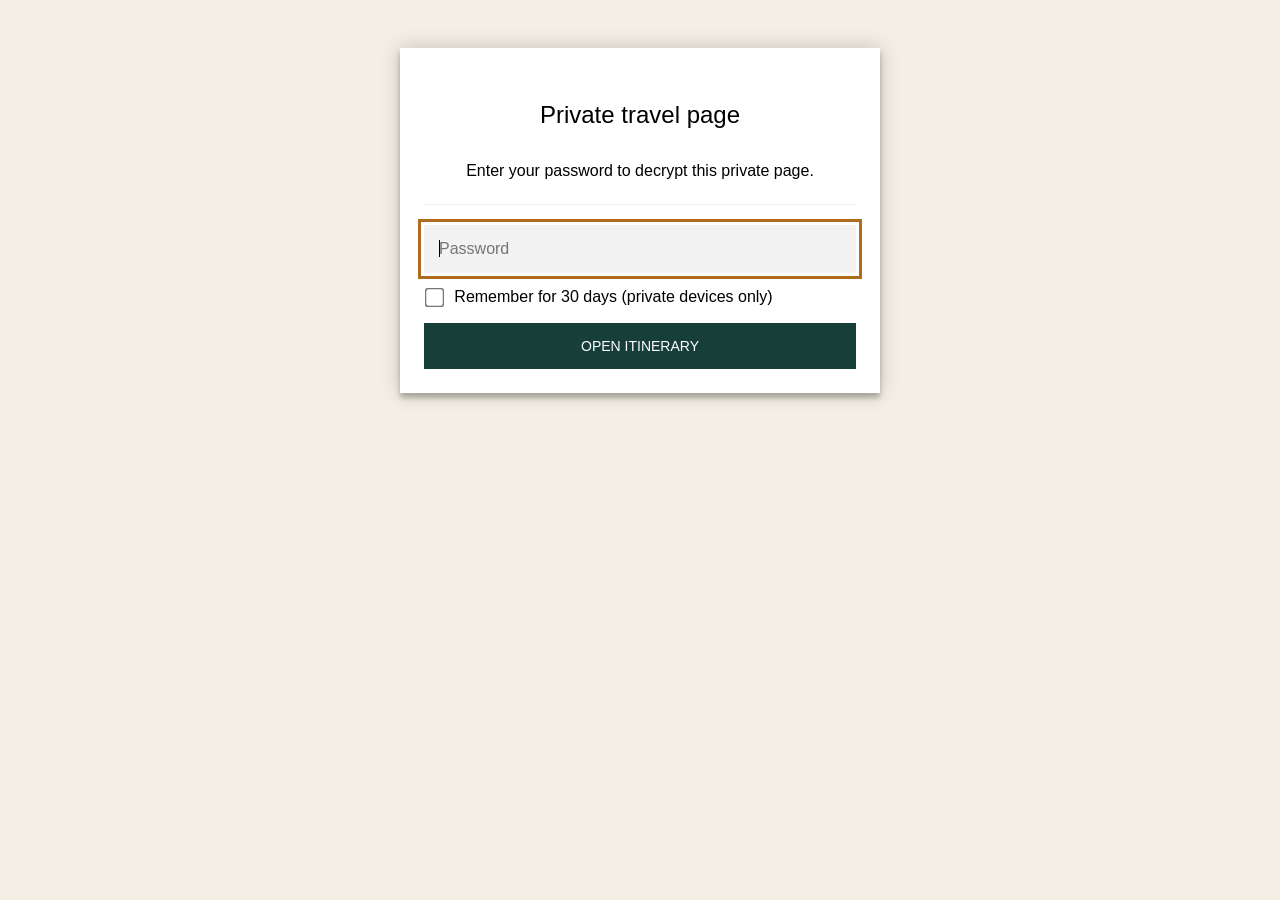
==== commit f5eabee6: "Publish encrypted trip guide with optional 30-day unlock" ====
--- a/agencies.html
+++ b/agencies.html
@@ -1,423 +1,14 @@
 <!doctype html>
 <html lang="en">
-  <head>
-    <meta charset="UTF-8" />
-    <meta name="viewport" content="width=device-width, initial-scale=1" />
-    <meta
-      name="description"
-      content="A careful review of Bhutan tour operators and public travel reviews for a November 2026 festival journey."
-    />
-    <title>Bhutan 2026 | Agency Reviews</title>
-    <link rel="icon" href="assets/favicon.svg" type="image/svg+xml" />
-    <link rel="stylesheet" href="styles.css?v=20260819-10" />
-    <script defer src="app.js?v=20260819-9"></script>
-  </head>
-  <body class="agency-page">
-    <div class="access-gate" id="access-gate">
-      <div class="access-card">
-        <p class="eyebrow">Private planning page</p>
-        <h1>Bhutan 2026</h1>
-        <p>Enter the password to open the agency review.</p>
-        <p class="access-note">This device will remember access for 30 days.</p>
-        <form id="access-form">
-          <label for="access-password">Password</label>
-          <input id="access-password" type="password" inputmode="numeric" autocomplete="off" maxlength="6" required />
-          <button class="button button-dark" type="submit">Open the review</button>
-          <p class="access-message" id="access-message" role="alert" hidden>That password was not quite right. Try again.</p>
-        </form>
-      </div>
-    </div>
-
-    <div id="site-shell" hidden>
-      <a class="skip-link" href="#main-content">Skip to the agency review</a>
-
-      <header class="site-header" id="top">
-        <div class="container header-inner">
-          <a class="wordmark" href="index.html#top" aria-label="Bhutan 2026 home">
-            <span class="wordmark-mark">B</span>
-            <span>
-              <span class="wordmark-title">Bhutan 2026</span>
-              <span class="wordmark-subtitle">A birthday journey brief</span>
-            </span>
-          </a>
-          <nav class="primary-nav" aria-label="Journey pages">
-            <a href="index.html#routes">Route options</a>
-            <a href="flights.html">Flights from KIX</a>
-            <a href="agencies.html" aria-current="page">Agency reviews</a>
-          </nav>
-        </div>
-      </header>
-
-      <main id="main-content">
-        <section class="agency-hero" aria-labelledby="agency-title">
-          <div class="container agency-hero-content">
-            <div>
-              <p class="eyebrow eyebrow-light">Agency review · checked 19 August 2026</p>
-              <h1 id="agency-title">Who might actually make this journey work?</h1>
-              <p class="agency-hero-deck">We are not choosing an agency from a leaderboard. We are choosing a Bhutan route first, then looking for an operator who can listen carefully, customise it honestly and keep 26 November from becoming a heroic day in a vehicle.</p>
-            </div>
-            <div class="agency-hero-note">
-              <p class="eyebrow eyebrow-light">What this page is for</p>
-              <p>Public reviews can show patterns in communication, guides, flexibility and care. They cannot prove that a particular festival itinerary, birthday meal or homestay is available for our dates. The reply to our brief will still have the final word.</p>
-            </div>
-          </div>
-        </section>
-
-        <section class="section section-paper" aria-labelledby="method-title">
-          <div class="container agency-method">
-            <div>
-              <p class="eyebrow">Read the signal properly</p>
-              <h2 id="method-title">Stars are a clue. Details are the useful bit.</h2>
-            </div>
-            <ol class="agency-method-list">
-              <li><strong>Review sentiment</strong><span>How people describe responsiveness, guides, drivers, flexibility and warmth over time.</span></li>
-              <li><strong>Official listing</strong><span>Whether the operator appears in Bhutan’s Department of Tourism directory. Registration is not a quality guarantee.</span></li>
-              <li><strong>Fit for our brief</strong><span>Whether the operator can answer the real questions: festival timing, a named host, a birthday without a long transfer and a transparent quote.</span></li>
-            </ol>
-          </div>
-        </section>
-
-        <section class="section section-sage agency-reading" id="read-first" aria-labelledby="read-first-title">
-          <div class="container">
-            <div class="section-heading">
-              <div>
-                <p class="eyebrow">The four agencies in conversation</p>
-                <h2 id="read-first-title">Compare the proposals before the reviews.</h2>
-              </div>
-              <p class="section-heading-note">These are the four companies that have supplied or discussed a route with us. Public reviews help test their service claims; they do not replace the proposal in front of us.</p>
-            </div>
-            <ol class="agency-reading-list">
-              <li class="agency-priority">
-                <div><span class="agency-reading-number">01</span><strong>Excursion to Himalayas</strong></div>
-                <p><strong>Focus first · most responsive so far.</strong> It has supplied a dated nine-day plan and clear inclusions. The document names a 26 November “Jambay Lhakhang Drup Festival”; that event label conflicts with the official 2026 calendar, so the exact festival needs clarification before we treat it as secured.</p>
-                <a class="text-link" href="#company-1">Compare evidence</a>
-              </li>
-              <li class="agency-secondary">
-                <div><span class="agency-reading-number">02</span><strong>Bhutan Travel Bureau</strong></div>
-                <p><strong>Established public track record; current reply still needs work.</strong> Its ten-day outline is customisable, but Day 5 falls after both festival windows when arrival is 23 November.</p>
-                <a class="text-link" href="#company-2">Compare evidence</a>
-              </li>
-              <li class="agency-secondary">
-                <div><span class="agency-reading-number">03</span><strong>Go Bhutan Tours</strong></div>
-                <p><strong>Keep in view, but no trip to compare yet.</strong> The latest document contains an initial sales reply only, with no route and no quote.</p>
-                <a class="text-link" href="#company-3">Compare evidence</a>
-              </li>
-              <li class="agency-priority">
-                <div><span class="agency-reading-number">04</span><strong>Bhutan Mystical Tours &amp; Adventures</strong></div>
-                <p><strong>Focus first · most distinctive invitation.</strong> Its dated nine-day proposal protects the festival and birthday, with a family dinner. That is a hosted meal rather than a confirmed homestay, and the price basis needs clarification.</p>
-                <a class="text-link" href="#company-4">Compare evidence</a>
-              </li>
-            </ol>
-          </div>
-        </section>
-
-        <section class="section section-paper" id="current-agencies" aria-labelledby="current-title">
-          <div class="container">
-            <div class="section-heading">
-              <div>
-                <p class="eyebrow">The current four</p>
-                <h2 id="current-title">What the public evidence says so far.</h2>
-              </div>
-              <p class="section-heading-note">The supplied proposals and the independent review footprint are shown separately. A promising itinerary is not the same thing as a proven delivery pattern.</p>
-            </div>
-
-            <div class="agency-list">
-              <article class="agency-row agency-priority" id="company-1">
-                <div class="agency-row-label">
-                  <p class="option-label">Focus first · Company #1</p>
-                  <h3>Excursion to Himalayas</h3>
-                  <p class="agency-signal">Positive, with a useful but mid-sized review footprint</p>
-                  <p class="agency-meta">Tripadvisor snapshot: 4.9/5 · 45 reviews<br />Department of Tourism listing: licensed 2008</p>
-                </div>
-                <div class="agency-row-body">
-                  <p><strong>Overall review tone:</strong> warm, patient and practically supportive. Travellers repeatedly value the guides and drivers as people, not merely as efficient logistics. The latest nine-day proposal is the most detailed response so far and keeps 26 November in Bumthang.</p>
-                  <div class="agency-evidence"><strong>Current proposal:</strong> 23 November–1 December; Thimphu on the 24th, Bumthang flight on the 25th, a festival and birthday day on the 26th, then Bumthang → Paro by flight and a 4–5 hour road transfer to Punakha on the 27th. The proposal calls 26 November “Jambay Lhakhang Drup Festival”; the official calendar instead lists Jambay Drup in October, Singye Cham on 24 November and Nalakhar on 24–26 November.</div>
-                  <details class="agency-details">
-                    <summary>Read the useful review and the questions it leaves</summary>
-                    <div class="agency-detail-grid">
-                      <div>
-                        <h4>Worth reading</h4>
-                        <p><a class="text-link" href="https://www.tripadvisor.com/Attraction_Review-g293845-d15291795-Reviews-Excursion_to_Himalayas-Thimphu_Thimphu_District.html" target="_blank" rel="noopener noreferrer">A detailed review from an experienced couple in their late sixties</a> describes professionalism, humour, flexibility and care, while still giving them space during cultural visits. That human balance is useful evidence, although it tells us less about a festival-heavy Central Bhutan route.</p>
-                      </div>
-                      <div>
-                        <h4>For our brief</h4>
-                        <p>Ask for a revised route that keeps 26 November in one place, names the community or craft host, and explains whether any hands-on activity is genuinely available.</p>
-                        <p class="agency-links"><a class="text-link" href="https://services.bhutan.travel/search/tour-operator/excursion-to-himalayas" target="_blank" rel="noopener noreferrer">Official listing</a><a class="text-link" href="https://www.tripadvisor.com/Attraction_Review-g293845-d15291795-Reviews-Excursion_to_Himalayas-Thimphu_Thimphu_District.html" target="_blank" rel="noopener noreferrer">Read reviews</a><a class="text-link" href="https://tourbhutan.travel/" target="_blank" rel="noopener noreferrer">Operator site</a></p>
-                      </div>
-                    </div>
-                  </details>
-                </div>
-              </article>
-
-              <article class="agency-row agency-secondary" id="company-2">
-                <div class="agency-row-label">
-                  <p class="option-label">Needs dated revision · Company #2</p>
-                  <h3>Bhutan Travel Bureau</h3>
-                  <p class="agency-signal">Strongly positive, with the strongest detailed footprint of the current four</p>
-                  <p class="agency-meta">Tripadvisor snapshot: 5.0/5 · 149 reviews · Travellers’ Choice 2026<br />Department of Tourism listing: licensed 1991</p>
-                </div>
-                <div class="agency-row-body">
-                  <p><strong>Overall review tone:</strong> consistently organised, attentive and adaptable, with the strongest detailed independent footprint of the four. Reviews cover longer journeys and repeatedly describe calm handling when weather, roads, health or interests change.</p>
-                  <div class="agency-evidence"><strong>Useful signal:</strong> it looks capable of handling a complicated Central Bhutan brief; the festival-day alignment and quote still need a clean answer.</div>
-                  <details class="agency-details">
-                    <summary>Read the useful reviews and the questions they leave</summary>
-                    <div class="agency-detail-grid">
-                      <div>
-                        <h4>Worth reading</h4>
-                        <p><a class="text-link" href="https://www.tripadvisor.com/Attraction_Review-g293845-d12362857-Reviews-or10-Bhutan_Travel_Bureau-Thimphu_Thimphu_District.html" target="_blank" rel="noopener noreferrer">An eight-day review is especially candid</a> about landslides, route changes, a rewarding Haa homestay and disappointing toned-down restaurant food. <a class="text-link" href="https://www.tripadvisor.com/Attraction_Review-g293845-d12362857-Reviews-Bhutan_Travel_Bureau-Thimphu_Thimphu_District.html" target="_blank" rel="noopener noreferrer">A longer Central Bhutan review</a> is valuable for its description of daily check-ins, safe driving, birdwatching stops and a guide who listened for interests mentioned only in passing.</p>
-                      </div>
-                      <div>
-                        <h4>For our brief</h4>
-                        <p>Ask them to reconcile the proposed festival dates with the actual arrival date, and to show how Bumthang can remain the birthday centre without scattering the stay across too many bases.</p>
-                        <p class="agency-links"><a class="text-link" href="https://services.bhutan.travel/search/tour-operator/bhutan-travel-bureau" target="_blank" rel="noopener noreferrer">Official listing</a><a class="text-link" href="https://www.tripadvisor.com/Attraction_Review-g293845-d12362857-Reviews-Bhutan_Travel_Bureau-Thimphu_Thimphu_District.html" target="_blank" rel="noopener noreferrer">Read reviews</a><a class="text-link" href="https://www.btb.com.bt/" target="_blank" rel="noopener noreferrer">Operator site</a></p>
-                      </div>
-                    </div>
-                  </details>
-                </div>
-              </article>
-
-              <article class="agency-row agency-secondary" id="company-3">
-                <div class="agency-row-label">
-                  <p class="option-label">Initial reply only · Company #3</p>
-                  <h3>Go Bhutan Tours</h3>
-                  <p class="agency-signal">Positive, but with a smaller and less current independent footprint</p>
-                  <p class="agency-meta">Tripadvisor snapshot: 5.0/5 · 25 reviews<br />Operator site self-reports 4.9/5 from 312 verified reviews</p>
-                </div>
-                <div class="agency-row-body">
-                  <p><strong>Overall review tone:</strong> personal, flexible and warmly hosted. The independent reviews are unusually specific about custom pacing, local food, homestays and guide relationships, but the latest document contains only an initial sales reply.</p>
-                  <div class="agency-evidence"><strong>Current status:</strong> no itinerary or quotation has been supplied, so there is not yet a proposal to compare with Companies #1 and #4.</div>
-                  <details class="agency-details">
-                    <summary>Read the useful reviews and the questions they leave</summary>
-                    <div class="agency-detail-grid">
-                      <div>
-                        <h4>Worth reading</h4>
-                        <p><a class="text-link" href="https://www.tripadvisor.com/Attraction_Review-g293845-d17613364-Reviews-Go_Bhutan_Tours-Thimphu_Thimphu_District.html" target="_blank" rel="noopener noreferrer">The detailed review list is worth reading in full</a>: one traveller describes villages, schools, homestays, local cuisine and honest conversations; another values a clear cost breakdown and regular personal check-ins; newer reviews praise flexible planning and caring guides. The dates matter, so give recent reviews more weight.</p>
-                      </div>
-                      <div>
-                        <h4>For our brief</h4>
-                        <p>Ask who will contract and invoice the trip, how the current licence can be verified, and whether they can keep the festival and birthday day intact rather than simply offering a generic Central Bhutan package.</p>
-                        <p class="agency-links"><a class="text-link" href="https://www.gobhutantours.com/about-us/" target="_blank" rel="noopener noreferrer">Operator profile</a><a class="text-link" href="https://www.gobhutantours.com/contact-us/" target="_blank" rel="noopener noreferrer">Contact and custom trips</a><a class="text-link" href="https://www.tripadvisor.com/Attraction_Review-g293845-d17613364-Reviews-Go_Bhutan_Tours-Thimphu_Thimphu_District.html" target="_blank" rel="noopener noreferrer">Read reviews</a></p>
-                      </div>
-                    </div>
-                  </details>
-                </div>
-              </article>
-
-              <article class="agency-row agency-priority" id="company-4">
-                <div class="agency-row-label">
-                  <p class="option-label">Focus first · Company #4</p>
-                  <h3>Bhutan Mystical Tours &amp; Adventures</h3>
-                  <p class="agency-signal">Interesting proposal, but public independent review evidence is currently thin</p>
-                  <p class="agency-meta">Tripadvisor page checked 18 August 2026: no reviews shown<br />Department of Tourism listing: licensed 1999</p>
-                </div>
-                <div class="agency-row-body">
-                  <p><strong>Overall review tone:</strong> not currently measurable from independent reviews. The supplied nine-day proposal is personal, date-specific and takes Bumthang seriously; the family-style birthday dinner is a hosted meal, not evidence of a confirmed overnight homestay.</p>
-                  <div class="agency-evidence"><strong>Current proposal:</strong> 23 November–1 December; Bumthang on 24–26 November, followed by Phobjikha, Punakha, Thimphu and Paro. Clarify the USD 159 / USD 137 basis, final total and whether the domestic flight is extra.</div>
-                  <details class="agency-details">
-                    <summary>Read the evidence gap and the questions it leaves</summary>
-                    <div class="agency-detail-grid">
-                      <div>
-                        <h4>Worth reading</h4>
-                        <p><a class="text-link" href="https://www.tripadvisor.com/Attraction_Review-g293845-d21161452-Reviews-Bhutan_Mystical_Tours_Adventures-Thimphu_Thimphu_District.html" target="_blank" rel="noopener noreferrer">The direct Tripadvisor page currently shows no traveller reviews</a>. That absence is the important finding. Read the proposal itself carefully, especially the festival programme, family dinner, overnight arrangement and quote arithmetic.</p>
-                      </div>
-                      <div>
-                        <h4>For our brief</h4>
-                        <p>Ask whether the family dinner is a hosted meal or an actual homestay, who the host is, what is included in the quoted amount, and how the two Bumthang festival windows affect the dates.</p>
-                        <p class="agency-links"><a class="text-link" href="https://services.bhutan.travel/search/tour-operator/bhutan-mystical-tours-adventures" target="_blank" rel="noopener noreferrer">Official listing</a><a class="text-link" href="https://www.tripadvisor.com/Attraction_Review-g293845-d21161452-Reviews-Bhutan_Mystical_Tours_Adventures-Thimphu_Thimphu_District.html" target="_blank" rel="noopener noreferrer">Review page</a><a class="text-link" href="https://bhutanmystical.com/" target="_blank" rel="noopener noreferrer">Operator site</a></p>
-                      </div>
-                    </div>
-                  </details>
-                </div>
-              </article>
-            </div>
-          </div>
-        </section>
-
-        <section class="section section-sage" id="wider-search" aria-labelledby="wider-title">
-          <div class="container">
-            <div class="section-heading">
-              <div>
-                <p class="eyebrow">A wider search</p>
-                <h2 id="wider-title">Are there any other options worth a look?</h2>
-              </div>
-              <p class="section-heading-note">This is a bounded screen of the Department of Tourism directory plus public review pages. There may be no need to add anyone; this simply checks whether another option deserves a closer look before we decide who to contact.</p>
-            </div>
-
-            <div class="agency-list">
-              <article class="agency-row agency-alternative">
-                <div class="agency-row-label">
-                  <p class="option-label">Alternative to consider</p>
-                  <h3>Book Bhutan Tour</h3>
-                  <p class="agency-signal">Strongest extra candidate for a responsive, warm custom brief</p>
-                  <p class="agency-meta">Tripadvisor snapshot: 5.0/5 · 185 reviews · Travellers’ Choice 2026<br />Department of Tourism listing: licensed 2015</p>
-                  <p class="agency-site-link"><a class="text-link" href="http://www.bookbhutantour.com/" target="_blank" rel="noopener noreferrer">Visit Book Bhutan Tour’s website</a></p>
-                </div>
-                <div class="agency-row-body">
-                  <p>The detailed public review pattern is close to what we need: quick preparation, varied custom itineraries, capable guides and drivers, practical adjustments and genuine hospitality.</p>
-                  <details class="agency-details">
-                    <summary>Read the useful review and the fit check</summary>
-                    <div class="agency-detail-grid">
-                      <div><h4>Worth reading</h4><p>A 2026 culture-and-trek review describes answers within an hour during preparation, a varied programme, safe and capable support, and adjustments made around the traveller’s needs. Other reviews mention local cuisine, village walks and a Haa Valley homestay.</p></div>
-                      <div><h4>Fit check</h4><p>Ask whether they can secure a Bumthang festival window, keep 26 November free of a long transfer, and quote for the actual 3–4 traveller group rather than a generic package.</p><p class="agency-links"><a class="text-link" href="https://services.bhutan.travel/search/tour-operator/book-bhutan-tour" target="_blank" rel="noopener noreferrer">Official listing</a><a class="text-link" href="https://www.tripadvisor.com/Attraction_Review-g293845-d12683464-Reviews-Book_Bhutan_Tour-Thimphu_Thimphu_District.html" target="_blank" rel="noopener noreferrer">Read reviews</a><a class="text-link" href="http://www.bookbhutantour.com/" target="_blank" rel="noopener noreferrer">Operator site</a></p></div>
-                    </div>
-                  </details>
-                </div>
-              </article>
-
-              <article class="agency-row agency-alternative">
-                <div class="agency-row-label">
-                  <p class="option-label">Alternative to consider</p>
-                  <h3>Bhutan Travel Center</h3>
-                  <p class="agency-signal">Strongest extra candidate for a personal Phobjikha and slow-travel angle</p>
-                  <p class="agency-meta">Tripadvisor snapshot: 5.0/5 · 405 reviews<br />Department of Tourism listing: licensed 2019</p>
-                  <p class="agency-site-link"><a class="text-link" href="http://www.bhutantravelcenter.com/" target="_blank" rel="noopener noreferrer">Visit Bhutan Travel Center’s website</a></p>
-                </div>
-                <div class="agency-row-body">
-                  <p>The public review footprint is large and unusually relevant to our interests: tailored pacing, farm or farmhouse stays, conservation landscapes, monastery time and conversations that are not just another monument stop.</p>
-                  <details class="agency-details">
-                    <summary>Read the useful reviews and the fit check</summary>
-                    <div class="agency-detail-grid">
-                      <div><h4>Worth reading</h4><p>A recent review praises an unhurried itinerary with an authentic Phobjikha farmhouse overnight. Another describes a monastery overnight, meditation, rituals and debates, alongside responsive organisation and professional guides.</p></div>
-                      <div><h4>Fit check</h4><p>Ask whether they can build the Bumthang festival version as well as the Phobjikha version, and whether a named community or conservation host can be arranged rather than promised in general terms.</p><p class="agency-links"><a class="text-link" href="https://services.bhutan.travel/search/tour-operator/bhutan-travel-center" target="_blank" rel="noopener noreferrer">Official listing</a><a class="text-link" href="https://www.tripadvisor.com/Attraction_Review-g293845-d19845502-Reviews-Bhutan_Travel_Center-Thimphu_Thimphu_District.html" target="_blank" rel="noopener noreferrer">Read reviews</a><a class="text-link" href="http://www.bhutantravelcenter.com/" target="_blank" rel="noopener noreferrer">Operator site</a></p></div>
-                    </div>
-                  </details>
-                </div>
-              </article>
-
-              <article class="agency-row agency-alternative">
-                <div class="agency-row-label">
-                  <p class="option-label">Alternative to consider</p>
-                  <h3>Raven Tours and Treks</h3>
-                  <p class="agency-signal">Promising if the human, flexible and slow-travel tone matters</p>
-                  <p class="agency-meta">Tripadvisor snapshot: 4.9/5 · 700+ reviews · Travellers’ Choice 2026<br />Portal name and review-page identity should be confirmed</p>
-                  <p class="agency-site-link"><a class="text-link" href="http://www.raventoursandtreks.com/" target="_blank" rel="noopener noreferrer">Visit Raven Tours and Treks’ website</a></p>
-                </div>
-                <div class="agency-row-body">
-                  <p>A large review footprint contains unusually specific birthday and dietary-care details, with flexible guides, attentive drivers, village time and hosts who seem to have made the journey feel personal.</p>
-                  <details class="agency-details">
-                    <summary>Read the useful review and the fit check</summary>
-                    <div class="agency-detail-grid">
-                      <div><h4>Worth reading</h4><p>A birthday traveller describes a shortened custom itinerary, separate arrival arrangements, dietary needs handled carefully, flexible guide and driver support, and time with hosts at an eco-lodge and in village life.</p></div>
-                      <div><h4>Fit check</h4><p>The Department of Tourism directory uses “Raven Tours and Treks”, while the review page uses “Raven Tours, Bhutan”. Confirm the contracting identity, then ask specifically for the festival route and the birthday day.</p><p class="agency-links"><a class="text-link" href="https://services.bhutan.travel/search/tour-operator/raven-tours-and-treks" target="_blank" rel="noopener noreferrer">Official listing</a><a class="text-link" href="https://www.tripadvisor.com/Attraction_Review-g293845-d9874532-Reviews-Raven_Tours_Bhutan-Thimphu_Thimphu_District.html" target="_blank" rel="noopener noreferrer">Read reviews</a><a class="text-link" href="http://www.raventoursandtreks.com/" target="_blank" rel="noopener noreferrer">Operator site</a></p></div>
-                    </div>
-                  </details>
-                </div>
-              </article>
-
-              <article class="agency-row agency-alternative">
-                <div class="agency-row-label">
-                  <p class="option-label">Alternative to consider</p>
-                  <h3>MyBhutan</h3>
-                  <p class="agency-signal">Strong fit for personal, conservation-minded planning; likely a higher-budget conversation</p>
-                  <p class="agency-meta">Tripadvisor snapshot: 5.0/5 · 151 reviews · Travellers’ Choice 2025<br />Department of Tourism listing: licensed 2019</p>
-                  <p class="agency-site-link"><a class="text-link" href="http://www.mybhutantravel.bt/" target="_blank" rel="noopener noreferrer">Visit MyBhutan’s website</a></p>
-                </div>
-                <div class="agency-row-body">
-                  <p>Its public positioning and reviews fit the sustainability, wellbeing and local-connection brief well. The likely trade-off is style and price: the operator presents itself as a responsible-luxury travel designer, not a budget comparison point.</p>
-                  <details class="agency-details">
-                    <summary>Read the useful reviews and the fit check</summary>
-                    <div class="agency-detail-grid">
-                      <div><h4>Worth reading</h4><p>A 10-day review describes Gangtey, the crane centre, villages, farmhouses, hikes and an enthusiastic local team. Another praises an initial video call, a first itinerary draft within a day and practical support when a traveller became ill.</p></div>
-                      <div><h4>Fit check</h4><p>Ask for the festival route at the actual group size, and request a clear distinction between a hosted conversation, a farmhouse meal, an overnight homestay and a hotel upgrade.</p><p class="agency-links"><a class="text-link" href="https://services.bhutan.travel/search/tour-operator/mybhutan" target="_blank" rel="noopener noreferrer">Official listing</a><a class="text-link" href="https://www.tripadvisor.com/Attraction_Review-g293845-d20348638-Reviews-MyBhutan-Thimphu_Thimphu_District.html" target="_blank" rel="noopener noreferrer">Read reviews</a><a class="text-link" href="http://www.mybhutantravel.bt/" target="_blank" rel="noopener noreferrer">Operator site</a></p></div>
-                    </div>
-                  </details>
-                </div>
-              </article>
-
-              <article class="agency-row agency-alternative">
-                <div class="agency-row-label">
-                  <p class="option-label">Worth a second screen</p>
-                  <h3>Bhutan Acorn Tours &amp; Travel</h3>
-                  <p class="agency-signal">A credible Bumthang and culture-and-trek candidate</p>
-                  <p class="agency-meta">Tripadvisor snapshot: 5.0/5 · 161 reviews<br />Department of Tourism listing: licensed 2016</p>
-                  <p class="agency-site-link"><a class="text-link" href="https://www.bhutan-acorn.com/" target="_blank" rel="noopener noreferrer">Visit Bhutan Acorn’s website</a></p>
-                </div>
-                <div class="agency-row-body">
-                  <p>Its public material includes customised culture and trekking journeys, with a Bumthang Valley product that makes it worth asking about festival logistics. The first screen found fewer detailed review passages than the four candidates above.</p>
-                  <details class="agency-details">
-                    <summary>Read the evidence and the fit check</summary>
-                    <div class="agency-detail-grid">
-                      <div><h4>Worth reading</h4><p>The review page shows a strong overall signal and a licensed inbound operator profile. The useful next step is to inspect the longer culture-and-trek reviews for the same questions: response quality, guide continuity, local hosts and how changes are handled.</p></div>
-                      <div><h4>Fit check</h4><p>Ask for a festival-led route that keeps 26 November in Bumthang, with a transparent quote and a clear road-versus-flight fallback.</p><p class="agency-links"><a class="text-link" href="https://services.bhutan.travel/search/tour-operator/bhutan-acorn-tours-travel" target="_blank" rel="noopener noreferrer">Official listing</a><a class="text-link" href="https://www.tripadvisor.com/Attraction_Review-g293845-d13969769-Reviews-Bhutan_Acorn_Tours_Travel-Thimphu_Thimphu_District.html" target="_blank" rel="noopener noreferrer">Read reviews</a></p></div>
-                    </div>
-                  </details>
-                </div>
-              </article>
-
-              <article class="agency-row agency-alternative">
-                <div class="agency-row-label">
-                  <p class="option-label">Established benchmark</p>
-                  <h3>Druk Asia</h3>
-                  <p class="agency-signal">Useful specialist comparison, especially for birthday and festival handling</p>
-                  <p class="agency-meta">Tripadvisor snapshot: 4.9/5 · 130+ reviews in the current public snapshot<br />Public profile presents it as a Bhutan travel specialist</p>
-                  <p class="agency-site-link"><a class="text-link" href="https://www.drukasia.com/" target="_blank" rel="noopener noreferrer">Visit Druk Asia’s website</a></p>
-                </div>
-                <div class="agency-row-body">
-                  <p>This is a useful comparison point rather than an automatic recommendation. Long reviews describe birthday groups, tailored budgets, dietary needs, flight and permit coordination, flexible guides and compassionate handling when plans or health changed.</p>
-                  <details class="agency-details">
-                    <summary>Read the useful reviews and the fit check</summary>
-                    <div class="agency-detail-grid">
-                      <div><h4>Worth reading</h4><p>A birthday-group review describes one point of contact, tailored planning and dietary details handled across a larger party. Another review describes a festival trip that was not rushed and a guide and driver who made it feel personal.</p></div>
-                      <div><h4>Fit check</h4><p>Clarify whether the contracting arrangement and pricing model suit a small private group, and ask for the same Bumthang-first brief sent to the local operators.</p><p class="agency-links"><a class="text-link" href="https://www.tripadvisor.com/Attraction_Review-g293845-d17313780-Reviews-Druk_Asia_Bhutan_Travel_Specialist-Thimphu_Thimphu_District.html" target="_blank" rel="noopener noreferrer">Read reviews</a><a class="text-link" href="https://www.drukasia.com/" target="_blank" rel="noopener noreferrer">Operator site</a></p></div>
-                    </div>
-                  </details>
-                </div>
-              </article>
-            </div>
-
-            <div class="agency-screened-note">
-              <p><strong>Also screened:</strong> Wind Horse Tours, Treks &amp; Expeditions is an established name in the official directory and worth a direct comparison if we want another long-running specialist. It did not produce as clear a detailed public-review signal in this first pass, so it remains a follow-up rather than a headline candidate.</p>
-              <p class="agency-links"><a class="text-link" href="https://www.windhorsetours.com/home/" target="_blank" rel="noopener noreferrer">Visit Wind Horse’s website</a><a class="text-link" href="https://services.bhutan.travel/search/tour-operator/wind-horse-tours-treks-expeditions" target="_blank" rel="noopener noreferrer">Wind Horse official listing</a></p>
-            </div>
-          </div>
-        </section>
-
-        <section class="section section-ink" id="compare-replies" aria-labelledby="compare-replies-title">
-          <div class="container agency-compare">
-            <div>
-              <p class="eyebrow eyebrow-light">When the replies arrive</p>
-              <h2 id="compare-replies-title">The next evidence is how they answer.</h2>
-              <p>Send the same one-page Bumthang brief to the agencies we still like. The useful comparison is not who says “custom”; it is who can show the shape of the days without quietly moving the birthday into a transfer.</p>
-            </div>
-            <ol>
-              <li><strong>Festival logic</strong><span>Which festival window, which dates and what is actually confirmed?</span></li>
-              <li><strong>Birthday day</strong><span>Where do we sleep on 26 November, and how much road travel happens that day?</span></li>
-              <li><strong>Human detail</strong><span>Who is the named guide, host, artisan, farm or family we would meet?</span></li>
-              <li><strong>Quote clarity</strong><span>What is included, what is SDF or visa, what changes between three and four travellers, and what is the fallback if a flight changes?</span></li>
-            </ol>
-          </div>
-        </section>
-
-        <section class="section section-paper" id="agency-sources" aria-labelledby="agency-sources-title">
-          <div class="container agency-sources">
-            <div>
-              <p class="eyebrow">Sources and limits</p>
-              <h2 id="agency-sources-title">A small evidence trail, kept readable.</h2>
-              <p>Review counts and sentiment are public snapshots, not audited service measurements. Review pages can also mix different seasons, routes and traveller expectations. The Department of Tourism directory helps establish registration; it does not tell us whether an operator will answer our particular brief well.</p>
-            </div>
-            <div class="source-list">
-              <a href="https://services.bhutan.travel/search/tour-operator" target="_blank" rel="noopener noreferrer"><strong>Bhutan Tourism Services Portal · tour-operator directory</strong><span>Official registration search used for the wider screen.</span></a>
-              <a href="https://www.tripadvisor.com/" target="_blank" rel="noopener noreferrer"><strong>Tripadvisor · public review pages</strong><span>Review snapshots and long-review leads checked 18 August 2026.</span></a>
-              <a href="https://bhutan.travel/visa" target="_blank" rel="noopener noreferrer"><strong>Bhutan Travel · official visa information</strong><span>Useful when a new quotation separates visa and SDF from the tour component.</span></a>
-              <a href="https://bhutan.travel/festivals" target="_blank" rel="noopener noreferrer"><strong>Bhutan Travel · festivals</strong><span>Festival timing still needs reconfirmation with the operator and the official 2026 calendar.</span></a>
-            </div>
-            <p class="source-date">Research screen last checked: 19 August 2026. “Worth adding” means worth one careful enquiry for this brief, not objectively better.</p>
-          </div>
-        </section>
-      </main>
-
-      <footer class="site-footer">
-        <div class="container footer-inner">
-          <a class="wordmark wordmark-footer" href="index.html#top" aria-label="Return to the Bhutan 2026 home page">
-            <span class="wordmark-mark">B</span>
-            <span>
-              <span class="wordmark-title">Bhutan 2026</span>
-              <span class="wordmark-subtitle">A birthday journey brief</span>
-            </span>
-          </a>
-          <p>Choose the journey first. Then let the operators show us what they can actually make work.</p>
-        </div>
-      </footer>
-    </div>
-  </body>
+<head>
+  <meta charset="utf-8">
+  <meta name="viewport" content="width=device-width,initial-scale=1">
+  <meta name="robots" content="noindex">
+  <meta http-equiv="refresh" content="0;url=index.html">
+  <title>Bhutan 2026 | Trip guide</title>
+  <link rel="stylesheet" href="guide.css?v=20261009-en">
+</head>
+<body>
+  <main><h1>Our Bhutan trip guide</h1><p>This planning page has been retired.</p><p><a class="back-link" href="index.html">Continue to the trip guide</a></p></main>
+</body>
 </html>
--- a/guide.css
+++ b/guide.css
@@ -0,0 +1,48 @@
+:root{--bg:#f4efe5;--surface:#fffaf1;--ink:#153b35;--muted:#425c54;--line:#8faaa0;--accent:#863e2c;--tint:#e0eadd;color-scheme:light}
+@media(prefers-color-scheme:dark){:root{--bg:#123832;--surface:#1c4940;--ink:#f5f0e7;--muted:#c4d4cc;--line:#76958a;--accent:#ffce89;--tint:#214d43;color-scheme:dark}}
+*{box-sizing:border-box}
+html{scroll-behavior:smooth}
+body{margin:0;background:var(--bg);color:var(--ink);font:1.06rem/1.75 Arial,"Noto Sans TC","Microsoft JhengHei","Noto Sans JP","Yu Gothic UI",sans-serif}
+a{color:inherit;text-underline-offset:.2em;overflow-wrap:anywhere}
+main a,footer a{display:inline-block;max-width:100%;min-height:28px;line-height:1.8}
+:where(a,summary,button):focus-visible{outline:3px solid var(--accent);outline-offset:4px}
+h1,h2,h3,p,li,dd,figcaption{overflow-wrap:anywhere}
+h1,h2,h3{line-height:1.25;letter-spacing:.01em}
+h1{font-size:clamp(2rem,5vw,3.7rem);margin:.6rem 0 1rem}
+h2{font-size:clamp(1.6rem,3vw,2.3rem);margin:0 0 1rem}
+h3{font-size:1.25rem;margin:0 0 .65rem}
+p{margin:0 0 1rem}p:last-child{margin-bottom:0}
+header,main,footer{width:min(100%,76rem);margin-inline:auto;padding:1.5rem clamp(.5rem,2vw,2rem)}
+header{padding-top:2.5rem}header>p{max-width:48rem}
+nav{display:flex;flex-wrap:wrap;gap:.5rem;margin-top:1.5rem}
+nav a,.back-link{display:inline-block;padding:.55rem .8rem;min-height:44px;border:1px solid var(--line);text-decoration:none}
+nav a:hover,.back-link:hover{background:var(--tint)}
+.skip-link{position:absolute;left:.75rem;top:.25rem;transform:translateY(-180%);background:var(--surface);padding:.5rem}.skip-link:focus{transform:none}
+.eyebrow{font-size:.88rem;letter-spacing:.1em;color:var(--accent);font-weight:700}
+section{padding:2rem 0;border-top:1px solid var(--line);scroll-margin-top:1rem}
+.lede{font-size:1.2rem;max-width:48rem}
+.grid{display:grid;grid-template-columns:repeat(auto-fit,minmax(min(100%,24rem),1fr));gap:1.2rem}
+.card{padding:1.2rem;border:1px solid var(--line);background:var(--surface);min-width:0}
+.card>ul,.card>ol{padding-left:1.25rem;margin:0}.card li+li{margin-top:.45rem}
+.note{border-left:4px solid var(--accent);background:var(--tint);padding:1rem;margin:1.25rem 0}
+.small,figcaption{font-size:.9rem;color:var(--muted)}
+figure{margin:0 0 1rem}img{display:block;width:100%;height:auto}
+.diagram{background:#f5f0e7}.portrait{aspect-ratio:4/3;object-fit:contain;background:var(--tint)}
+figcaption{padding-top:.6rem;line-height:1.55}
+.weather{display:grid;grid-template-columns:repeat(auto-fit,minmax(min(100%,12rem),1fr));gap:.75rem;margin:1.25rem 0}
+.weather>div{padding:1rem;border:1px solid var(--line)}.weather strong,.weather span{display:block}.weather b{font-size:1.5rem}
+dl{margin:0}dt{font-weight:700}dd{margin:0 0 1rem}dd:last-child{margin-bottom:0}
+.food-list{display:grid;grid-template-columns:repeat(auto-fit,minmax(min(100%,24rem),1fr));gap:1rem}
+.food-list article{border-top:2px solid var(--line);padding:1rem 0;min-width:0}.food-list h3{color:var(--accent)}
+details{border:1px solid var(--line);padding:1rem;margin-top:1rem}summary{cursor:pointer;font-weight:700;min-height:44px}details>div{margin-top:1rem}
+.sources li{margin-bottom:.8rem}.sources ul{padding-left:1.25rem}
+footer{border-top:1px solid var(--line);color:var(--muted)}
+@media(max-width:400px){
+  .card{padding:0;border:0;background:transparent}
+  .card>ul,.card>ol{padding-left:0;list-style-position:inside}
+  .note{border-left:0;border-top:3px solid var(--accent);padding:1rem 0}
+  details{border:0;border-top:1px solid var(--line);padding:1rem 0}
+  .sources ul{padding-left:0;list-style-position:inside}
+}
+@media(prefers-reduced-motion:reduce){html{scroll-behavior:auto}}
+@media print{nav,.skip-link,.back-link{display:none}body{background:#fff;color:#153b35;font-size:11pt}.card,figure{break-inside:avoid}section{padding:1rem 0}}
